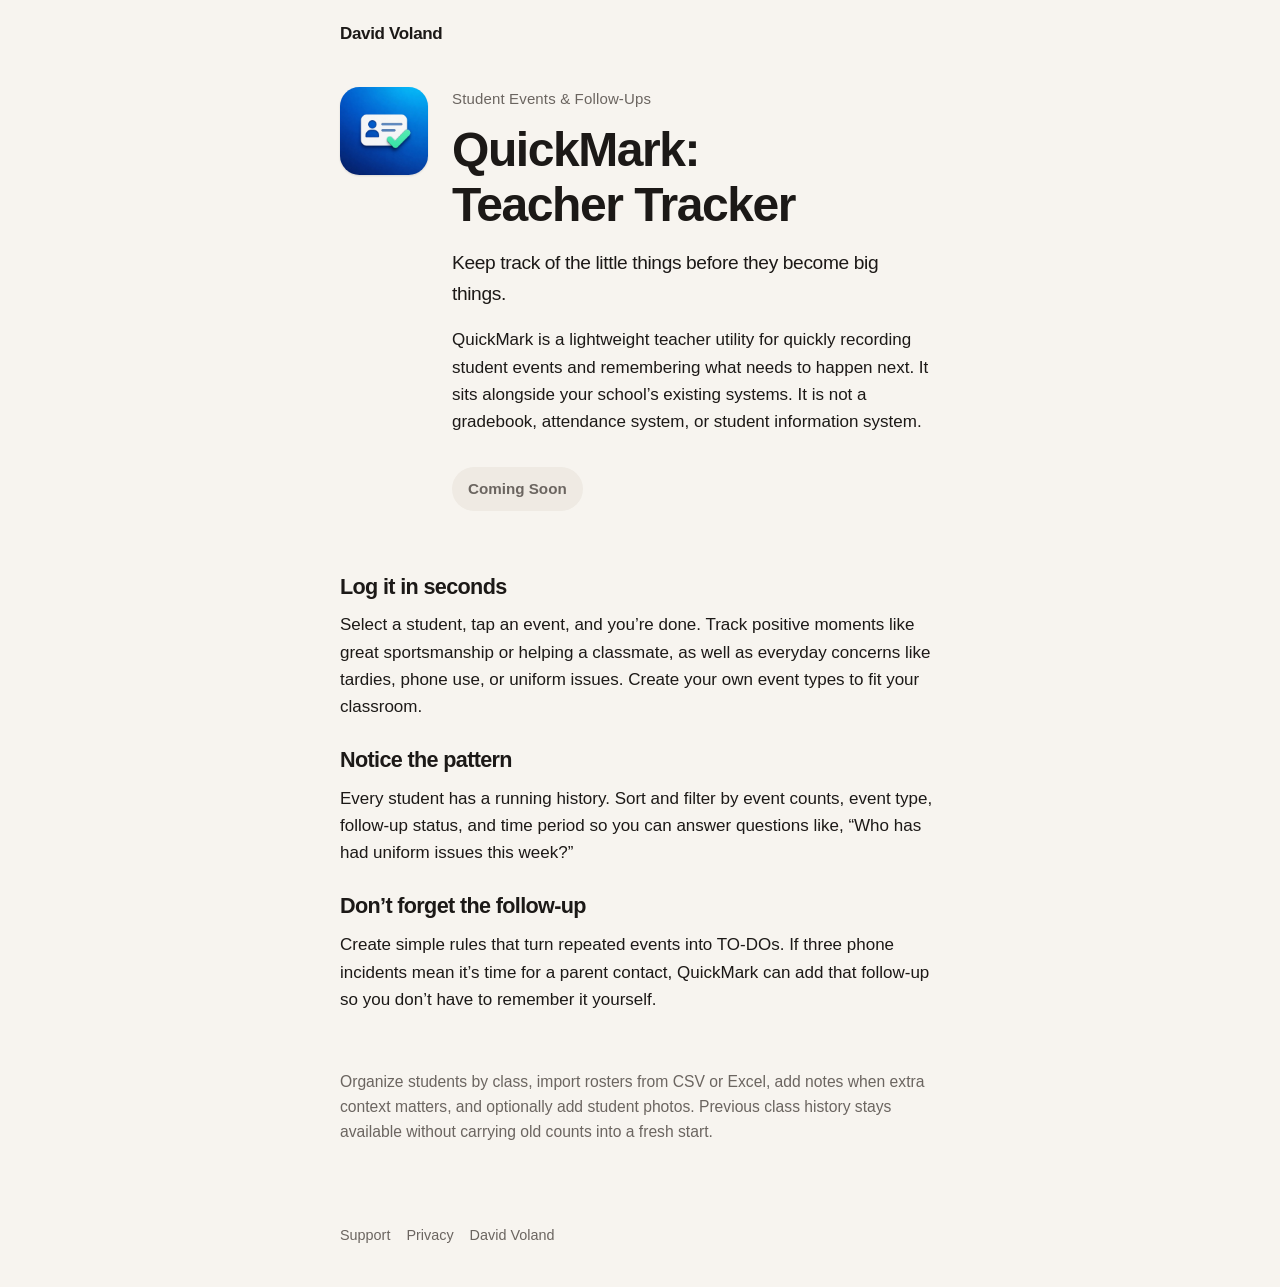
==== quickmark/index.html @ 4d072905 "Initial personal site for davidvoland.com Static homepage plus QuickMark marketing/support/privacy p" ====
<!DOCTYPE html>
<html lang="en">
<head>
  <meta charset="utf-8">
  <meta name="viewport" content="width=device-width, initial-scale=1">
  <title>QuickMark: Teacher Tracker — Student Events &amp; Follow-Ups</title>
  <meta name="description" content="QuickMark helps teachers quickly log student events, notice patterns, and stay on top of important follow-ups. Keep track of the little things before they become big things.">
  <link rel="canonical" href="https://davidvoland.com/quickmark/">
  <meta property="og:type" content="website">
  <meta property="og:site_name" content="David Voland">
  <meta property="og:title" content="QuickMark: Teacher Tracker — Student Events &amp; Follow-Ups">
  <meta property="og:description" content="A lightweight teacher utility for recording what happens during the day and remembering what needs to happen next.">
  <meta property="og:url" content="https://davidvoland.com/quickmark/">
  <meta property="og:image" content="https://davidvoland.com/assets/og-quickmark.png">
  <meta name="twitter:card" content="summary_large_image">
  <meta name="twitter:title" content="QuickMark: Teacher Tracker — Student Events &amp; Follow-Ups">
  <meta name="twitter:description" content="A lightweight teacher utility for recording what happens during the day and remembering what needs to happen next.">
  <meta name="twitter:image" content="https://davidvoland.com/assets/og-quickmark.png">
  <link rel="icon" href="../assets/favicon.svg" type="image/svg+xml">
  <link rel="icon" href="../assets/favicon-32.png" sizes="32x32" type="image/png">
  <link rel="apple-touch-icon" href="../assets/apple-touch-icon.png">
  <link rel="stylesheet" href="../css/styles.css">
</head>
<body>
  <a class="skip-link" href="#main">Skip to content</a>
  <header class="site-header">
    <div class="wrap">
      <a class="wordmark" href="../">David Voland</a>
    </div>
  </header>

  <main id="main">
    <div class="wrap">
      <section class="product-hero">
        <img class="app-icon" src="../assets/quickmark-icon.png" width="88" height="88" alt="QuickMark app icon">
        <div class="product-hero-text">
          <p class="kicker">Student Events &amp; Follow-Ups</p>
          <h1>QuickMark: Teacher Tracker</h1>
          <p class="tagline">Keep track of the little things before they become big things.</p>
          <p>QuickMark is a lightweight teacher utility for quickly recording student events and remembering what needs to happen next. It sits alongside your school’s existing systems. It is not a gradebook, attendance system, or student information system.</p>
          <!--
            When QuickMark is on the App Store, replace the Coming Soon element
            with Apple's official badge and a real App Store URL. Do not use a
            placeholder store link.
          -->
          <p class="coming-soon" role="status">Coming Soon</p>
        </div>
      </section>

      <section class="features" aria-label="What QuickMark helps with">
        <article class="feature">
          <h2>Log it in seconds</h2>
          <p>Select a student, tap an event, and you’re done. Track positive moments like great sportsmanship or helping a classmate, as well as everyday concerns like tardies, phone use, or uniform issues. Create your own event types to fit your classroom.</p>
        </article>
        <article class="feature">
          <h2>Notice the pattern</h2>
          <p>Every student has a running history. Sort and filter by event counts, event type, follow-up status, and time period so you can answer questions like, “Who has had uniform issues this week?”</p>
        </article>
        <article class="feature">
          <h2>Don’t forget the follow-up</h2>
          <p>Create simple rules that turn repeated events into TO-DOs. If three phone incidents mean it’s time for a parent contact, QuickMark can add that follow-up so you don’t have to remember it yourself.</p>
        </article>
      </section>

      <p class="quiet">Organize students by class, import rosters from CSV or Excel, add notes when extra context matters, and optionally add student photos. Previous class history stays available without carrying old counts into a fresh start.</p>

      <!--
        Screenshots: add PNG/JPEG files to /quickmark/assets/ and remove the
        hidden attribute on the section below. Example:

        <section class="screenshots" aria-labelledby="screenshots-heading">
          <h2 class="section-title" id="screenshots-heading">Screenshots</h2>
          <div class="screenshot-row">
            <img src="assets/screenshot-1.png" width="390" height="844" alt="Logging a student event in QuickMark">
          </div>
        </section>
      -->
      <section class="screenshots" hidden>
        <h2 class="section-title">Screenshots</h2>
        <div class="screenshot-row"></div>
      </section>
    </div>
  </main>

  <footer class="site-footer">
    <div class="wrap">
      <nav class="footer-nav" aria-label="Footer">
        <a href="support">Support</a>
        <a href="privacy">Privacy</a>
        <a href="../">David Voland</a>
      </nav>
    </div>
  </footer>
</body>
</html>
---- css/styles.css ----
:root {
  --bg: #f7f4ef;
  --bg-elevated: #fffdf9;
  --ink: #1c1917;
  --muted: #6b6560;
  --line: #e4ddd4;
  --accent: #1f4b8f;
  --accent-hover: #163a70;
  --focus: #1f4b8f;
  --coming-soon-bg: #efeae3;
  --radius: 1rem;
  --wrap: 40rem;
  --wrap-wide: 48rem;
  --space: 1.25rem;
  --font: -apple-system, BlinkMacSystemFont, "Segoe UI", Helvetica, Arial, sans-serif;
}

@media (prefers-color-scheme: dark) {
  :root {
    --bg: #161412;
    --bg-elevated: #1e1b18;
    --ink: #f3eee8;
    --muted: #b3aaa2;
    --line: #322d28;
    --accent: #8bb4e8;
    --accent-hover: #b7d0f2;
    --focus: #8bb4e8;
    --coming-soon-bg: #241f1b;
  }
}

*,
*::before,
*::after {
  box-sizing: border-box;
}

html {
  color-scheme: light dark;
  scroll-behavior: smooth;
  overflow-x: hidden;
}

@media (prefers-reduced-motion: reduce) {
  html {
    scroll-behavior: auto;
  }
}

body {
  margin: 0;
  min-height: 100vh;
  display: flex;
  flex-direction: column;
  font-family: var(--font);
  font-size: 1.0625rem;
  line-height: 1.6;
  color: var(--ink);
  background: var(--bg);
  -webkit-font-smoothing: antialiased;
  text-rendering: optimizeLegibility;
}

body > * {
  min-width: 0;
}

img {
  max-width: 100%;
  height: auto;
}

a {
  color: var(--accent);
  text-decoration-thickness: 1px;
  text-underline-offset: 0.18em;
}

a:hover {
  color: var(--accent-hover);
}

:focus-visible {
  outline: 2px solid var(--focus);
  outline-offset: 3px;
}

.skip-link {
  position: absolute;
  left: 0.75rem;
  top: -3rem;
  z-index: 10;
  padding: 0.5rem 0.75rem;
  background: var(--bg-elevated);
  color: var(--ink);
  border-radius: 0.5rem;
}

.skip-link:focus {
  top: 0.75rem;
}

.wrap,
.wrap-wide {
  max-width: var(--wrap);
  margin-inline: auto;
  padding-inline: 1.25rem;
}

.wrap-wide {
  max-width: var(--wrap-wide);
}

.site-header {
  padding: 1.25rem 0 0;
}

.wordmark {
  color: var(--ink);
  text-decoration: none;
  font-weight: 600;
  letter-spacing: -0.02em;
}

.wordmark:hover {
  color: var(--accent);
}

main {
  flex: 1;
  min-width: 0;
  padding: 2.5rem 0 4rem;
}

.hero {
  padding-bottom: 2.75rem;
  max-width: 100%;
}

.kicker {
  margin: 0 0 0.65rem;
  color: var(--muted);
  font-size: 0.9375rem;
  letter-spacing: 0.01em;
}

h1,
h2,
h3 {
  letter-spacing: -0.03em;
  line-height: 1.15;
  font-weight: 600;
  overflow-wrap: break-word;
}

h1 {
  margin: 0 0 1rem;
  font-size: clamp(1.85rem, 7.5vw, 3rem);
  text-wrap: balance;
  overflow-wrap: break-word;
}

h2 {
  margin: 0 0 0.75rem;
  font-size: 1.35rem;
}

h3 {
  margin: 0 0 0.35rem;
  font-size: 1.125rem;
}

.lede,
.prose p {
  margin: 0 0 1rem;
  color: var(--ink);
}

.lede,
.prose p,
.feature p,
.card-copy {
  overflow-wrap: break-word;
}

.lede {
  max-width: 36em;
  font-size: 1.125rem;
}

.section-title {
  margin: 0 0 1.25rem;
  font-size: 0.8rem;
  font-weight: 600;
  letter-spacing: 0.08em;
  text-transform: uppercase;
  color: var(--muted);
}

.projects {
  display: grid;
  gap: 1rem;
  min-width: 0;
}

.card {
  display: flex;
  flex-direction: column;
  gap: 0.55rem;
  padding: 1.15rem;
  background: var(--bg-elevated);
  border: 1px solid var(--line);
  border-radius: var(--radius);
  min-width: 0;
  max-width: 100%;
}

@media (min-width: 640px) {
  .card {
    display: grid;
    grid-template-columns: auto 1fr;
    column-gap: 1.15rem;
    row-gap: 0.35rem;
    align-items: start;
  }

  .card .app-icon {
    grid-column: 1;
    grid-row: 1 / span 4;
  }
}

.app-icon {
  width: 4.5rem;
  height: 4.5rem;
  border-radius: 22%;
  box-shadow: 0 1px 2px rgb(28 25 23 / 12%);
}

.card-kicker {
  margin: 0.15rem 0 0.4rem;
  color: var(--muted);
  font-size: 0.95rem;
}

.card-copy {
  margin: 0 0 0.9rem;
  color: var(--ink);
}

.card-copy:last-child,
.card-actions:last-child {
  margin-bottom: 0;
}

.button {
  display: inline-flex;
  align-items: center;
  justify-content: center;
  min-height: 2.75rem;
  padding: 0.55rem 1rem;
  border-radius: 999px;
  border: 1px solid transparent;
  background: var(--accent);
  color: #fff;
  font-weight: 600;
  font-size: 0.95rem;
  text-decoration: none;
}

.button:hover {
  background: var(--accent-hover);
  color: #fff;
}

.button-secondary {
  background: transparent;
  color: var(--ink);
  border-color: var(--line);
}

.button-secondary:hover {
  background: var(--bg-elevated);
  color: var(--ink);
  border-color: var(--muted);
}

@media (prefers-color-scheme: dark) {
  .button {
    color: #161412;
  }

  .button:hover {
    color: #161412;
  }
}

.coming-soon {
  display: inline-flex;
  align-items: center;
  min-height: 2.75rem;
  padding: 0.45rem 1rem;
  border-radius: 999px;
  background: var(--coming-soon-bg);
  color: var(--muted);
  font-weight: 600;
  font-size: 0.95rem;
}

.product-hero,
.product-hero-text {
  min-width: 0;
  max-width: 100%;
}

.product-hero {
  display: flex;
  flex-direction: column;
  gap: 1.15rem;
  padding-bottom: 2.5rem;
}

.product-hero .app-icon {
  width: 5rem;
  height: 5rem;
}

@media (min-width: 640px) {
  .product-hero {
    flex-direction: row;
    align-items: flex-start;
    gap: 1.5rem;
  }

  .product-hero .app-icon {
    width: 5.5rem;
    height: 5.5rem;
  }
}

.product-hero-text h1 {
  margin-bottom: 0.35rem;
}

.tagline {
  margin: 1rem 0;
  font-size: 1.2rem;
  font-weight: 500;
  letter-spacing: -0.02em;
  max-width: 28rem;
}

.features {
  display: grid;
  gap: 1.75rem;
  padding: 0.5rem 0 2.5rem;
}

.feature p {
  margin: 0;
  color: var(--ink);
}

.quiet {
  color: var(--muted);
  font-size: 0.98rem;
}

.screenshots {
  padding: 0.25rem 0 2.5rem;
}

.screenshot-row {
  display: grid;
  gap: 1rem;
  grid-template-columns: repeat(auto-fit, minmax(9.5rem, 1fr));
}

.screenshot-row img {
  width: 100%;
  border-radius: 1.25rem;
  border: 1px solid var(--line);
  background: var(--bg-elevated);
}

.contact-list {
  list-style: none;
  margin: 1.25rem 0 0;
  padding: 0;
}

.contact-list li {
  margin: 0 0 0.85rem;
}

.contact-list a {
  font-weight: 600;
}

.site-footer {
  padding: 0 0 2.5rem;
  color: var(--muted);
  font-size: 0.9rem;
}

.footer-nav {
  display: flex;
  flex-wrap: wrap;
  gap: 0.35rem 1rem;
  margin: 0;
}

.footer-nav a {
  color: var(--muted);
  text-decoration: none;
}

.footer-nav a:hover {
  color: var(--ink);
  text-decoration: underline;
}

.prose h2 {
  margin-top: 2rem;
}

.prose ul {
  padding-left: 1.2rem;
}

.prose li {
  margin: 0.35rem 0;
}

.updated {
  color: var(--muted);
  font-size: 0.9rem;
}

.sr-only {
  position: absolute;
  width: 1px;
  height: 1px;
  padding: 0;
  margin: -1px;
  overflow: hidden;
  clip: rect(0, 0, 0, 0);
  white-space: nowrap;
  border: 0;
}
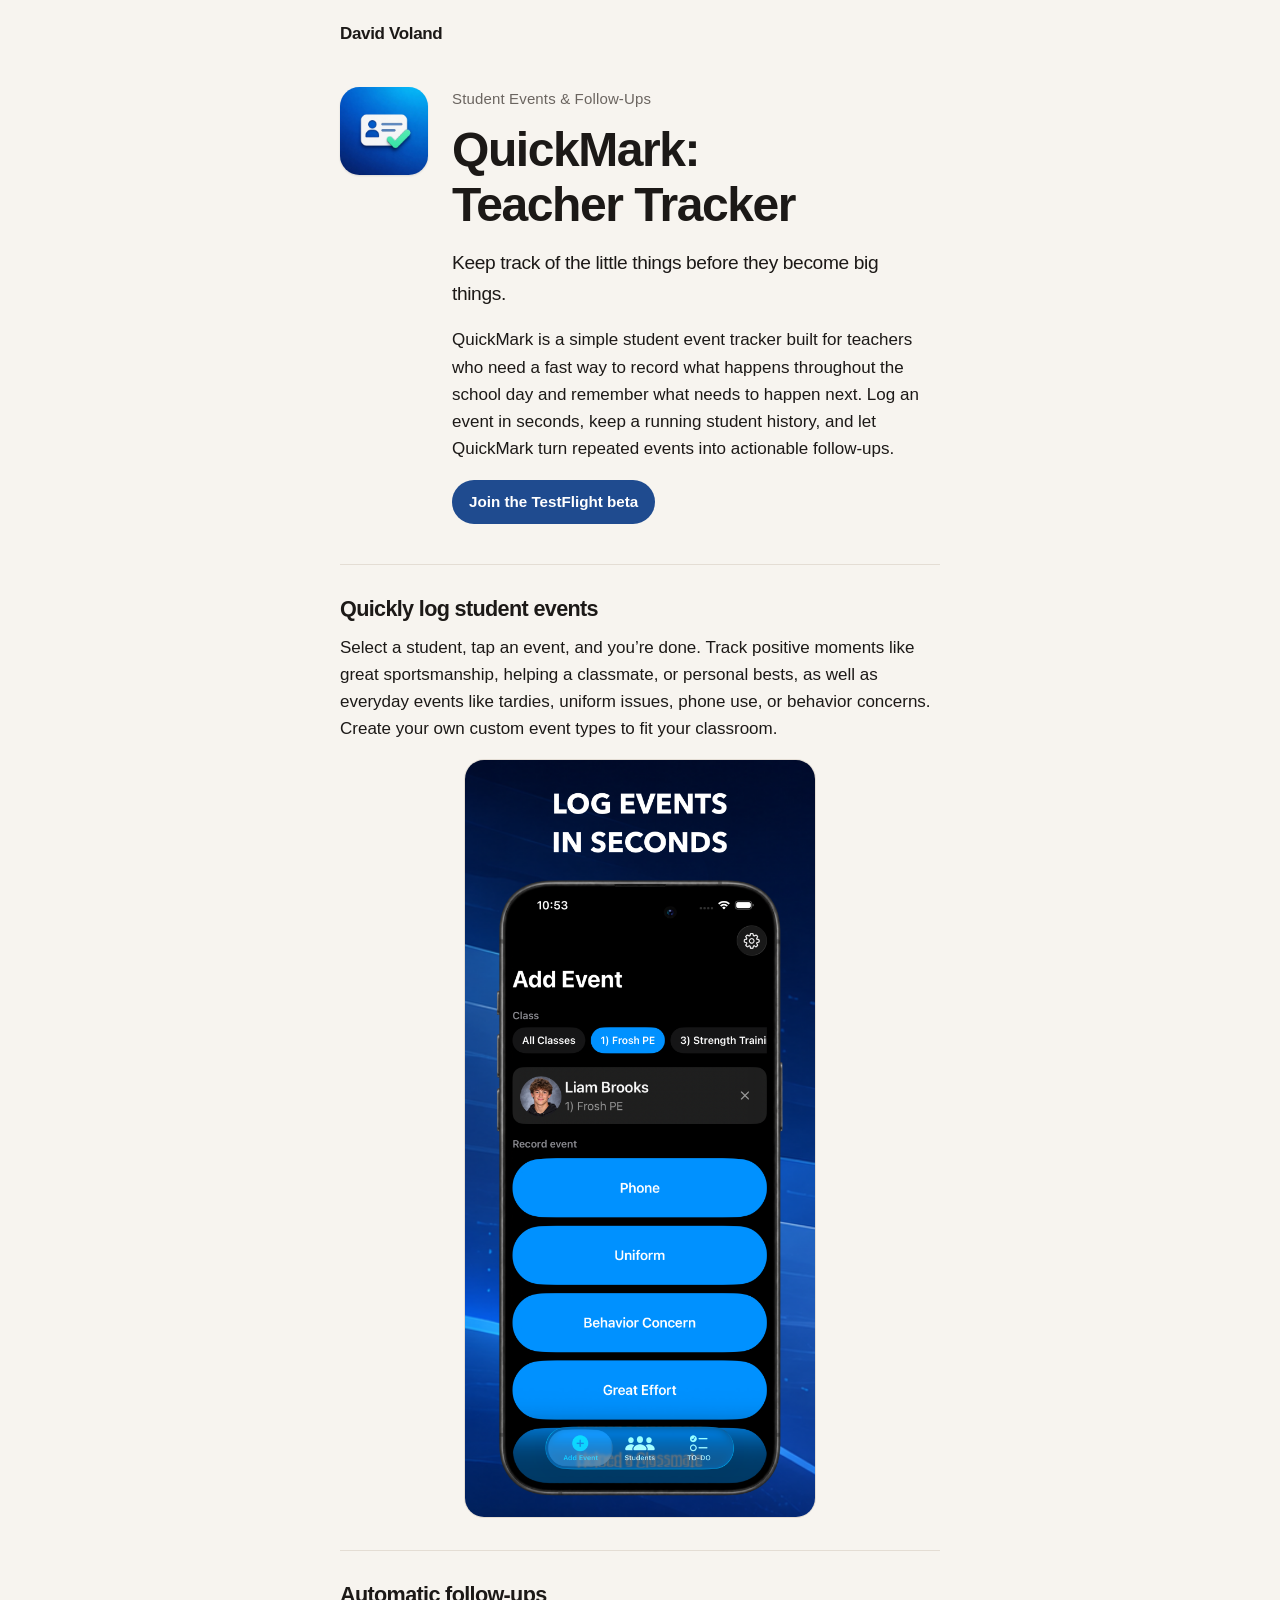
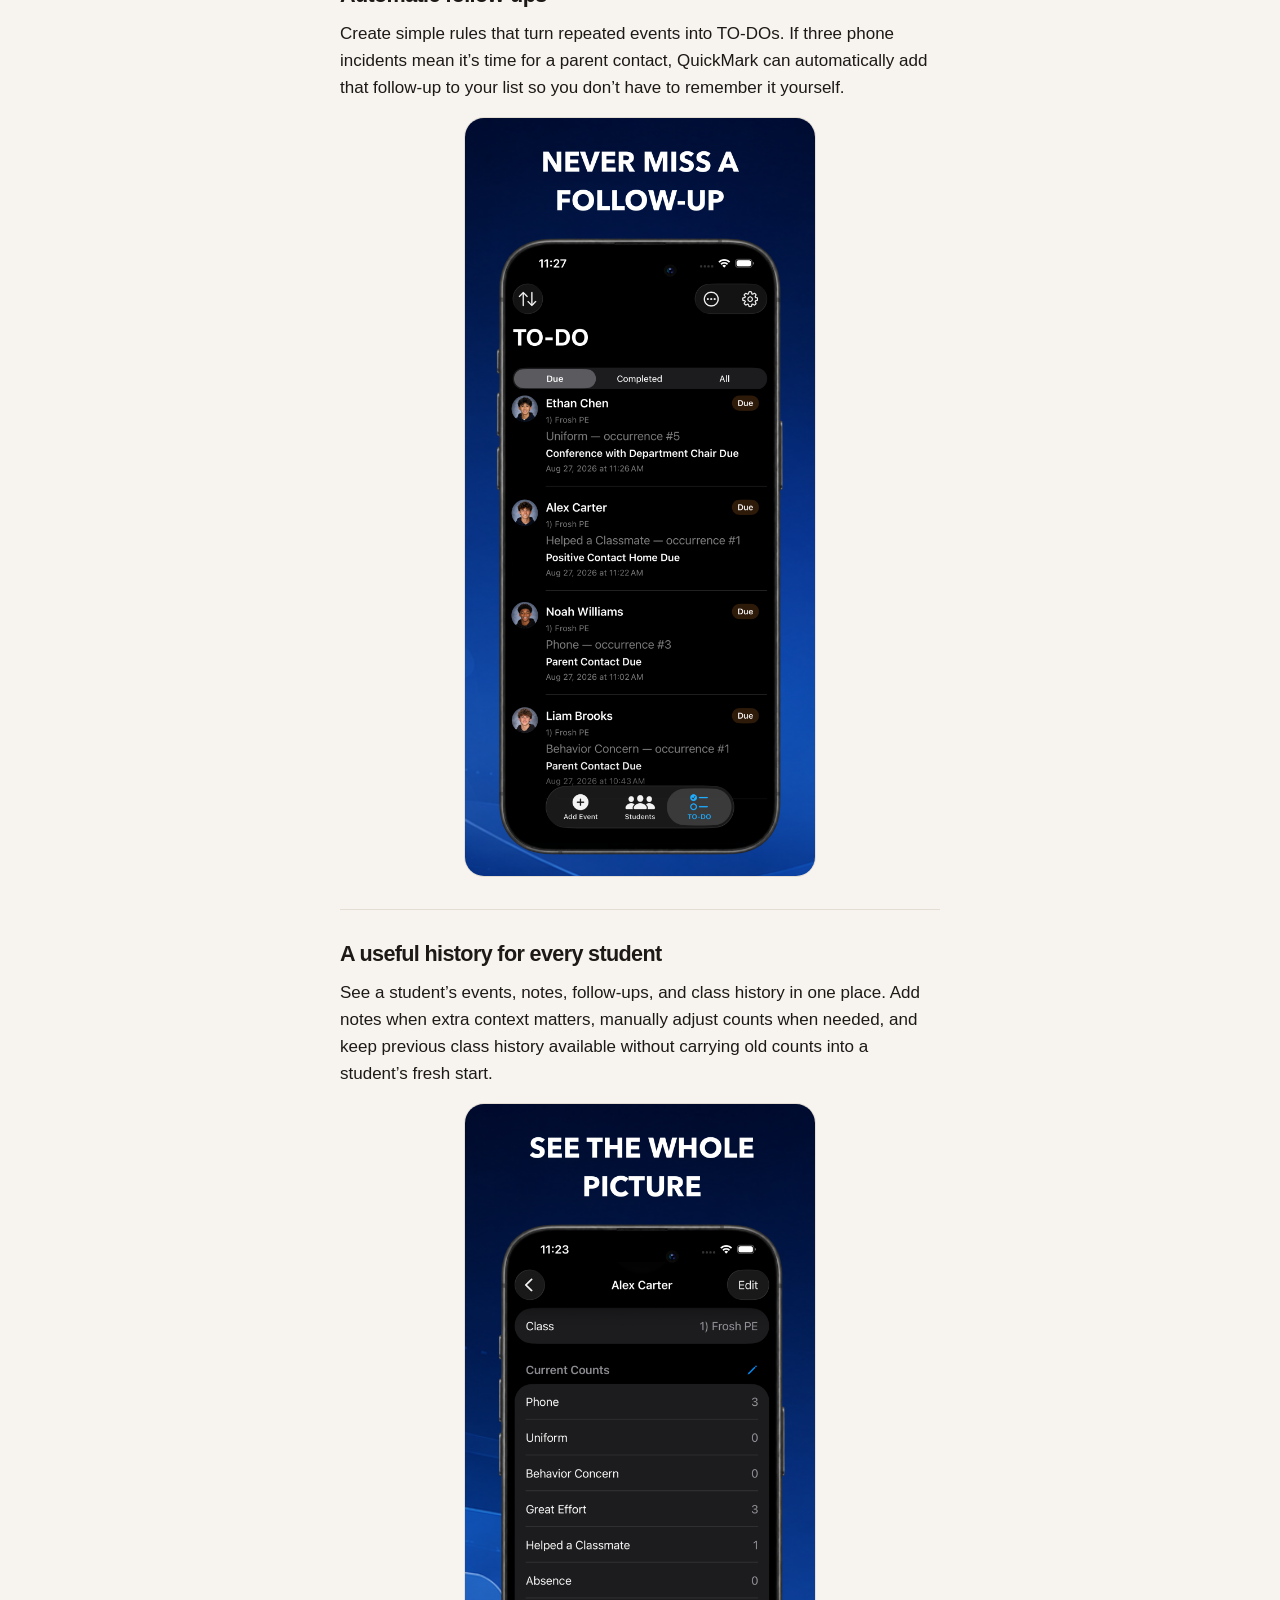
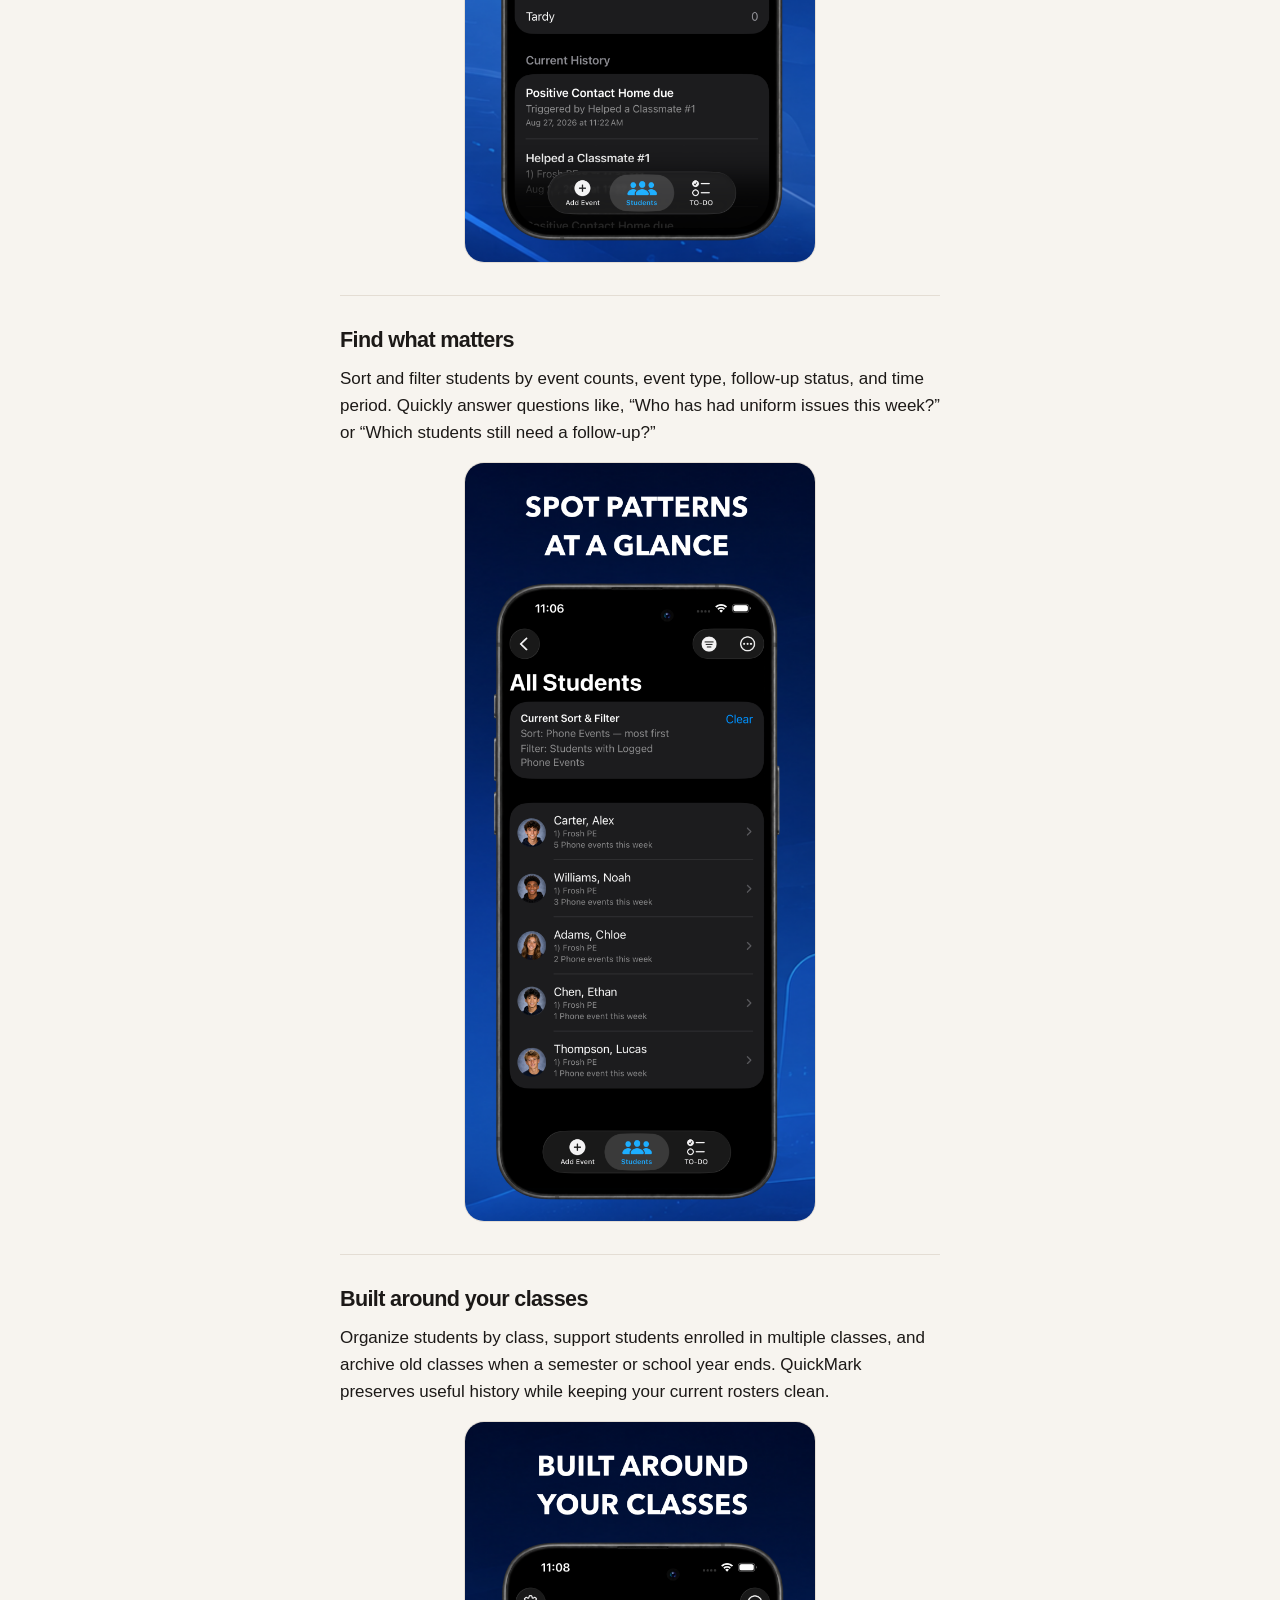
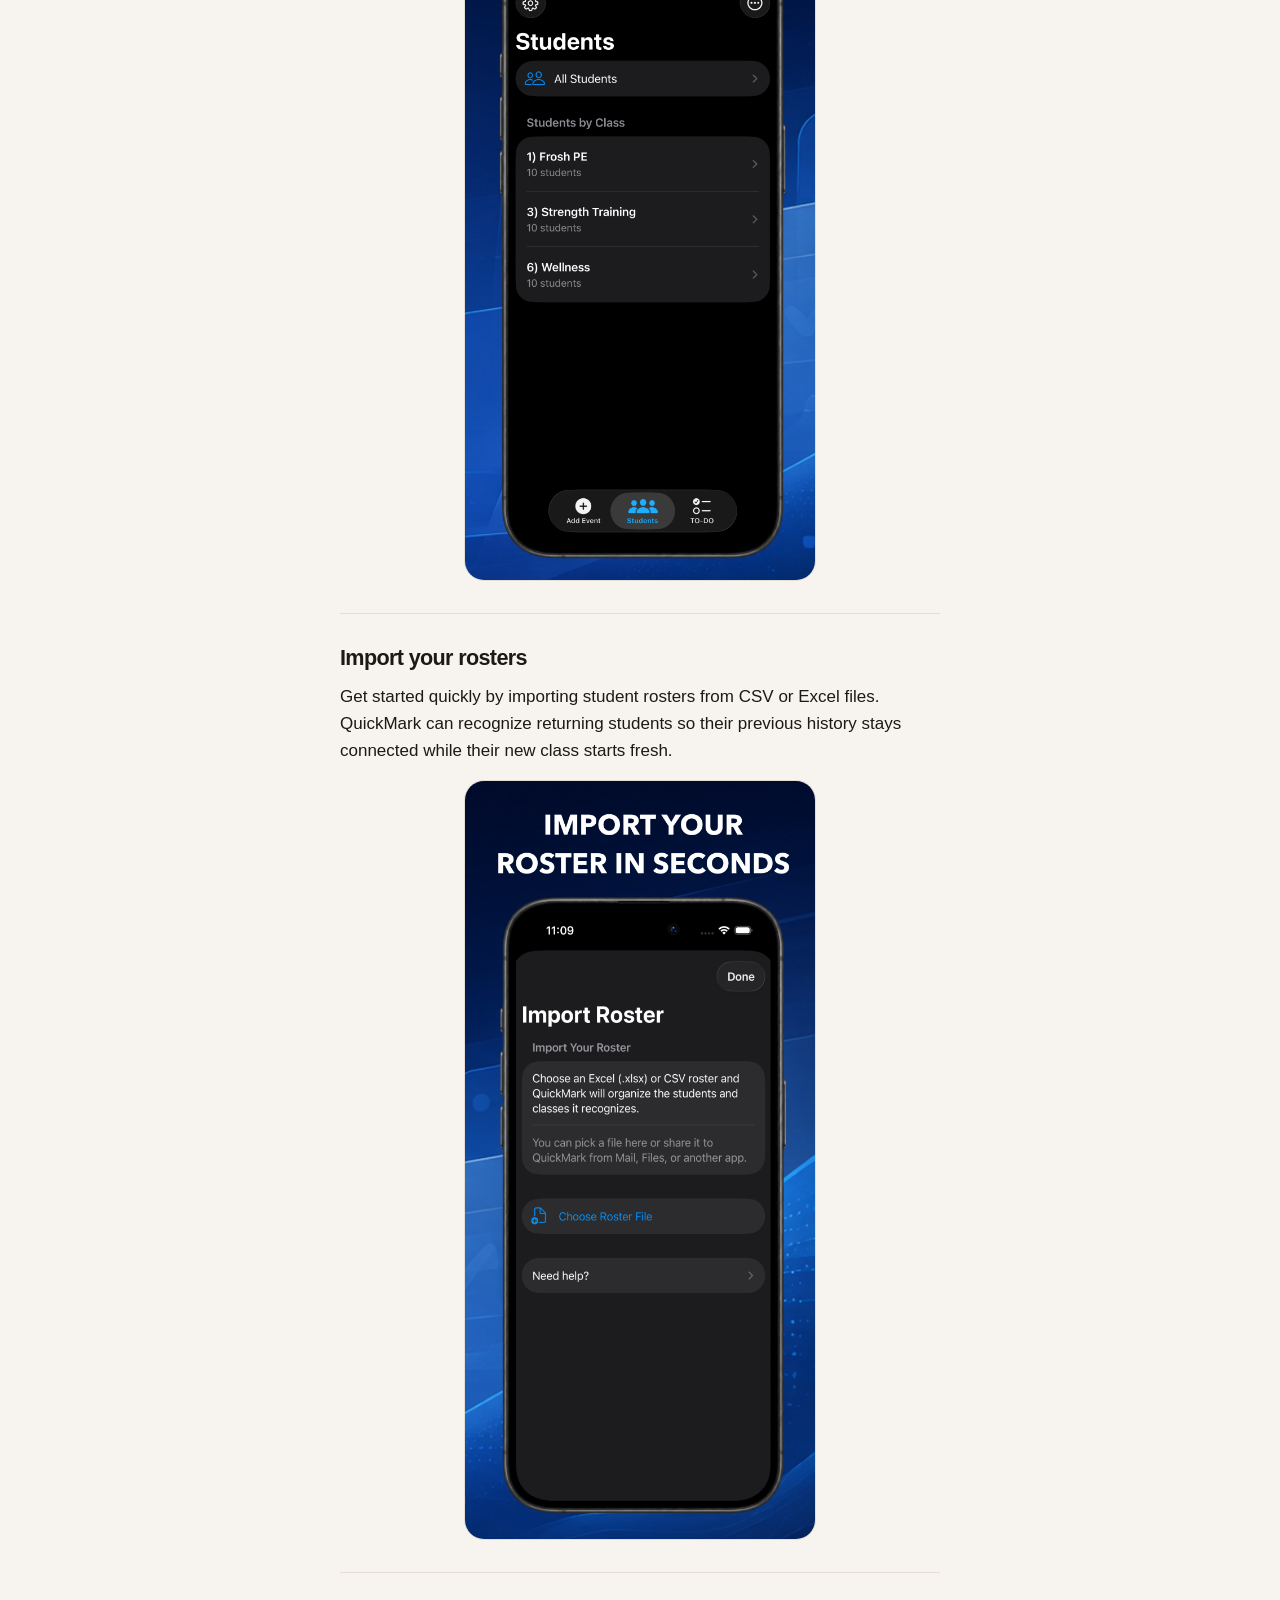
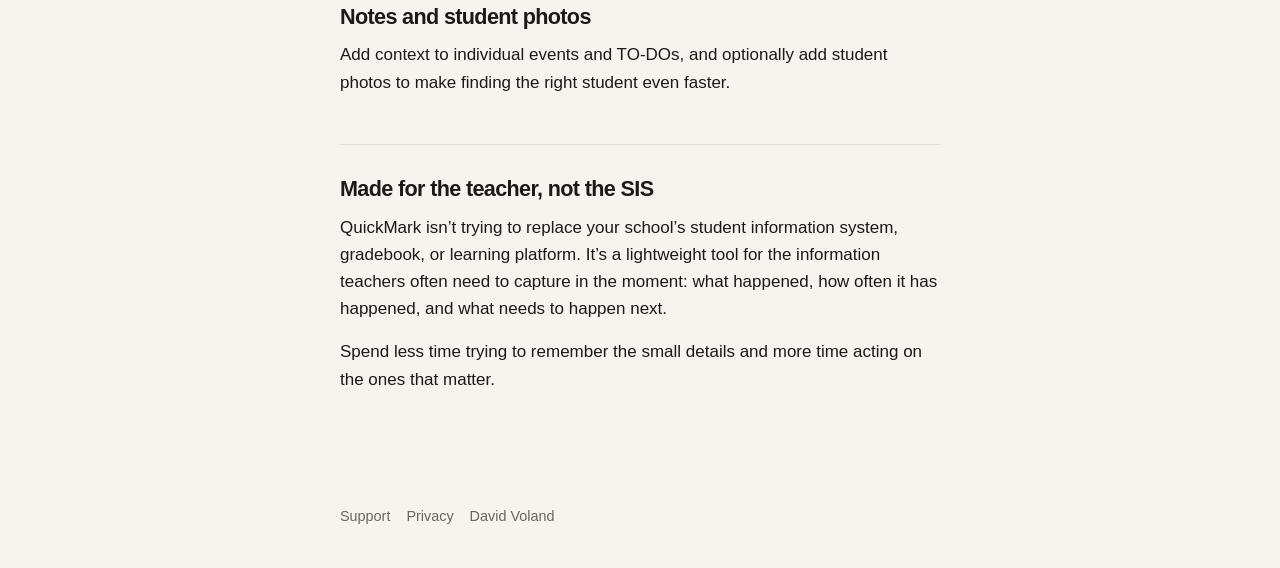
==== commit 06b6e69c: "Show QuickMark TestFlight beta and App Store page copy. Replace Coming Soon with the real TestFlight" ====
--- a/quickmark/index.html
+++ b/quickmark/index.html
@@ -37,47 +37,58 @@
           <p class="kicker">Student Events &amp; Follow-Ups</p>
           <h1>QuickMark: Teacher Tracker</h1>
           <p class="tagline">Keep track of the little things before they become big things.</p>
-          <p>QuickMark is a lightweight teacher utility for quickly recording student events and remembering what needs to happen next. It sits alongside your school’s existing systems. It is not a gradebook, attendance system, or student information system.</p>
-          <!--
-            When QuickMark is on the App Store, replace the Coming Soon element
-            with Apple's official badge and a real App Store URL. Do not use a
-            placeholder store link.
-          -->
-          <p class="coming-soon" role="status">Coming Soon</p>
+          <p>QuickMark is a simple student event tracker built for teachers who need a fast way to record what happens throughout the school day and remember what needs to happen next. Log an event in seconds, keep a running student history, and let QuickMark turn repeated events into actionable follow-ups.</p>
+          <p class="product-actions">
+            <a class="button" href="https://testflight.apple.com/join/UVaRaFZU">Join the TestFlight beta</a>
+          </p>
         </div>
       </section>
 
-      <section class="features" aria-label="What QuickMark helps with">
-        <article class="feature">
-          <h2>Log it in seconds</h2>
-          <p>Select a student, tap an event, and you’re done. Track positive moments like great sportsmanship or helping a classmate, as well as everyday concerns like tardies, phone use, or uniform issues. Create your own event types to fit your classroom.</p>
-        </article>
-        <article class="feature">
-          <h2>Notice the pattern</h2>
-          <p>Every student has a running history. Sort and filter by event counts, event type, follow-up status, and time period so you can answer questions like, “Who has had uniform issues this week?”</p>
-        </article>
-        <article class="feature">
-          <h2>Don’t forget the follow-up</h2>
-          <p>Create simple rules that turn repeated events into TO-DOs. If three phone incidents mean it’s time for a parent contact, QuickMark can add that follow-up so you don’t have to remember it yourself.</p>
-        </article>
+      <section class="feature-shot">
+        <h2>Quickly log student events</h2>
+        <p>Select a student, tap an event, and you’re done. Track positive moments like great sportsmanship, helping a classmate, or personal bests, as well as everyday events like tardies, uniform issues, phone use, or behavior concerns. Create your own custom event types to fit your classroom.</p>
+        <img src="assets/log-events.png" width="390" height="844" alt="QuickMark Add Event screen with one-tap buttons for Phone, Uniform, Behavior Concern, and Great Effort">
       </section>
 
-      <p class="quiet">Organize students by class, import rosters from CSV or Excel, add notes when extra context matters, and optionally add student photos. Previous class history stays available without carrying old counts into a fresh start.</p>
+      <section class="feature-shot">
+        <h2>Automatic follow-ups</h2>
+        <p>Create simple rules that turn repeated events into TO-DOs. If three phone incidents mean it’s time for a parent contact, QuickMark can automatically add that follow-up to your list so you don’t have to remember it yourself.</p>
+        <img src="assets/follow-up.png" width="390" height="844" alt="QuickMark TO-DO list with due follow-ups such as parent contact and positive contact home">
+      </section>
 
-      <!--
-        Screenshots: add PNG/JPEG files to /quickmark/assets/ and remove the
-        hidden attribute on the section below. Example:
+      <section class="feature-shot">
+        <h2>A useful history for every student</h2>
+        <p>See a student’s events, notes, follow-ups, and class history in one place. Add notes when extra context matters, manually adjust counts when needed, and keep previous class history available without carrying old counts into a student’s fresh start.</p>
+        <img src="assets/whole-picture.png" width="390" height="844" alt="Student profile in QuickMark showing event counts and a running history">
+      </section>
 
-        <section class="screenshots" aria-labelledby="screenshots-heading">
-          <h2 class="section-title" id="screenshots-heading">Screenshots</h2>
-          <div class="screenshot-row">
-            <img src="assets/screenshot-1.png" width="390" height="844" alt="Logging a student event in QuickMark">
-          </div>
-        </section>
-      -->
-      <section class="screenshots" hidden>
-        <h2 class="section-title">Screenshots</h2>
-        <div class="screenshot-row"></div>
+      <section class="feature-shot">
+        <h2>Find what matters</h2>
+        <p>Sort and filter students by event counts, event type, follow-up status, and time period. Quickly answer questions like, “Who has had uniform issues this week?” or “Which students still need a follow-up?”</p>
+        <img src="assets/spot-patterns.png" width="390" height="844" alt="All Students list in QuickMark sorted by phone events this week">
+      </section>
+
+      <section class="feature-shot">
+        <h2>Built around your classes</h2>
+        <p>Organize students by class, support students enrolled in multiple classes, and archive old classes when a semester or school year ends. QuickMark preserves useful history while keeping your current rosters clean.</p>
+        <img src="assets/classes.png" width="390" height="844" alt="QuickMark Students screen organized by class">
+      </section>
+
+      <section class="feature-shot">
+        <h2>Import your rosters</h2>
+        <p>Get started quickly by importing student rosters from CSV or Excel files. QuickMark can recognize returning students so their previous history stays connected while their new class starts fresh.</p>
+        <img src="assets/import-roster.png" width="390" height="844" alt="QuickMark Import Roster screen for choosing a CSV or Excel file">
+      </section>
+
+      <section class="feature-shot">
+        <h2>Notes and student photos</h2>
+        <p>Add context to individual events and TO-DOs, and optionally add student photos to make finding the right student even faster.</p>
+      </section>
+
+      <section class="feature-shot">
+        <h2>Made for the teacher, not the SIS</h2>
+        <p>QuickMark isn’t trying to replace your school’s student information system, gradebook, or learning platform. It’s a lightweight tool for the information teachers often need to capture in the moment: what happened, how often it has happened, and what needs to happen next.</p>
+        <p>Spend less time trying to remember the small details and more time acting on the ones that matter.</p>
       </section>
     </div>
   </main>
--- a/css/styles.css
+++ b/css/styles.css
@@ -448,3 +448,35 @@
   white-space: nowrap;
   border: 0;
 }
+
+.product-actions {
+  display: flex;
+  flex-wrap: wrap;
+  gap: 0.6rem;
+  margin: 1.1rem 0 0;
+}
+
+.feature-shot {
+  padding: 2rem 0;
+  border-top: 1px solid var(--line);
+}
+
+.feature-shot p {
+  margin: 0 0 1rem;
+}
+
+.feature-shot img {
+  display: block;
+  width: min(100%, 22rem);
+  margin: 0.5rem auto 0;
+  border-radius: 1.25rem;
+  border: 1px solid var(--line);
+  background: var(--bg-elevated);
+}
+
+.card-actions {
+  display: flex;
+  flex-wrap: wrap;
+  gap: 0.6rem;
+  align-items: center;
+}
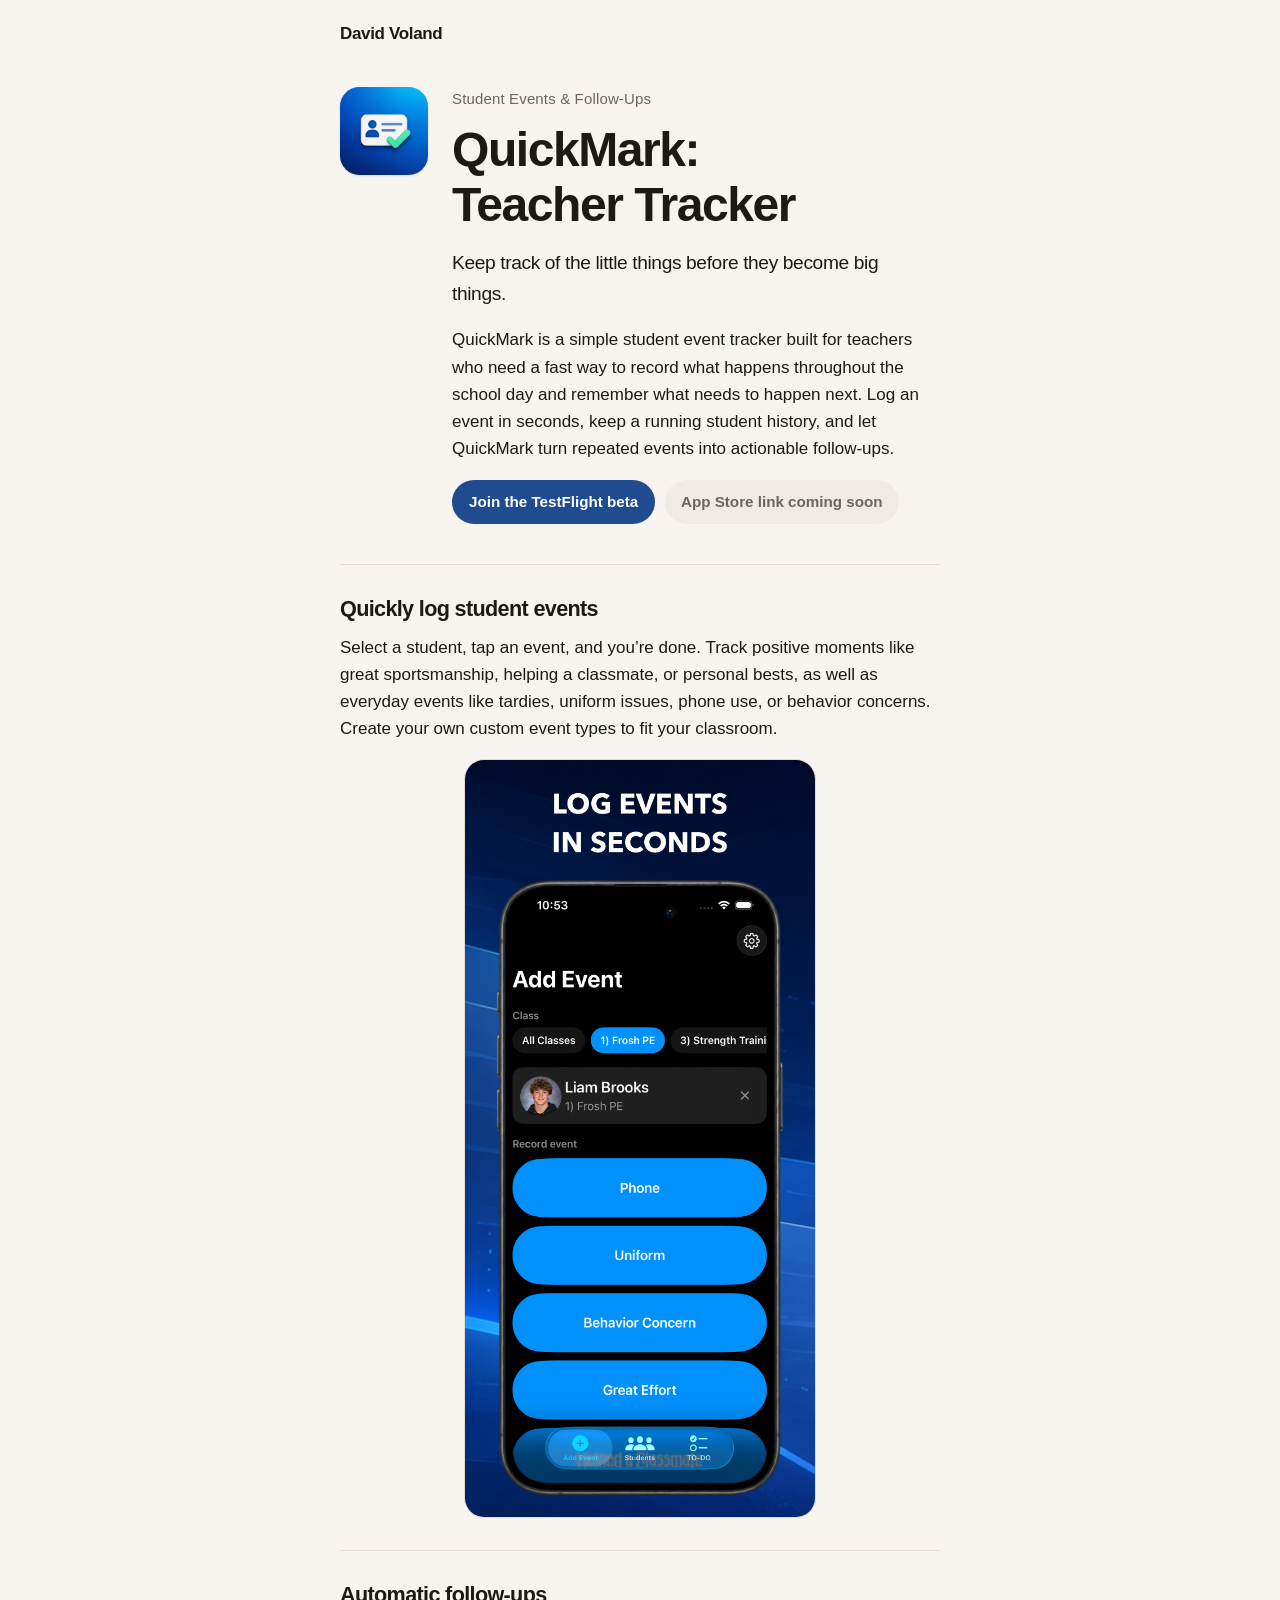
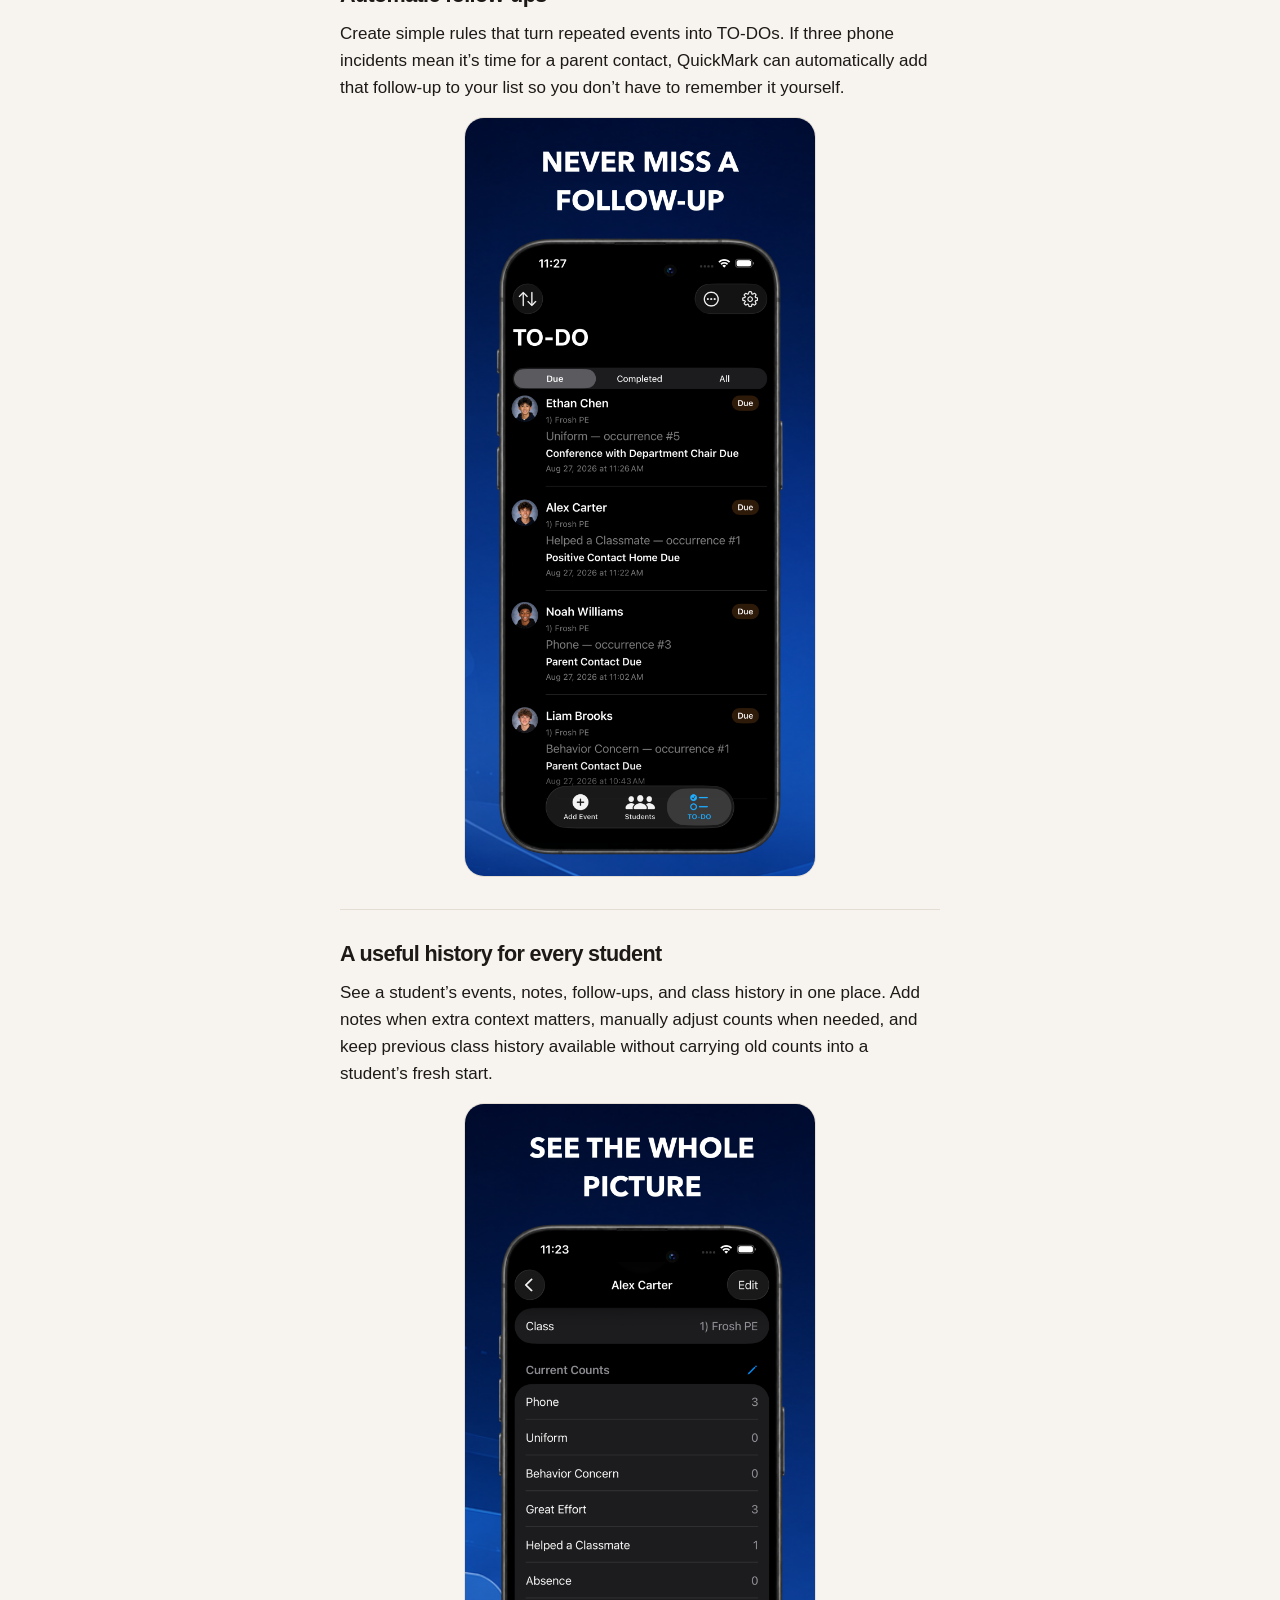
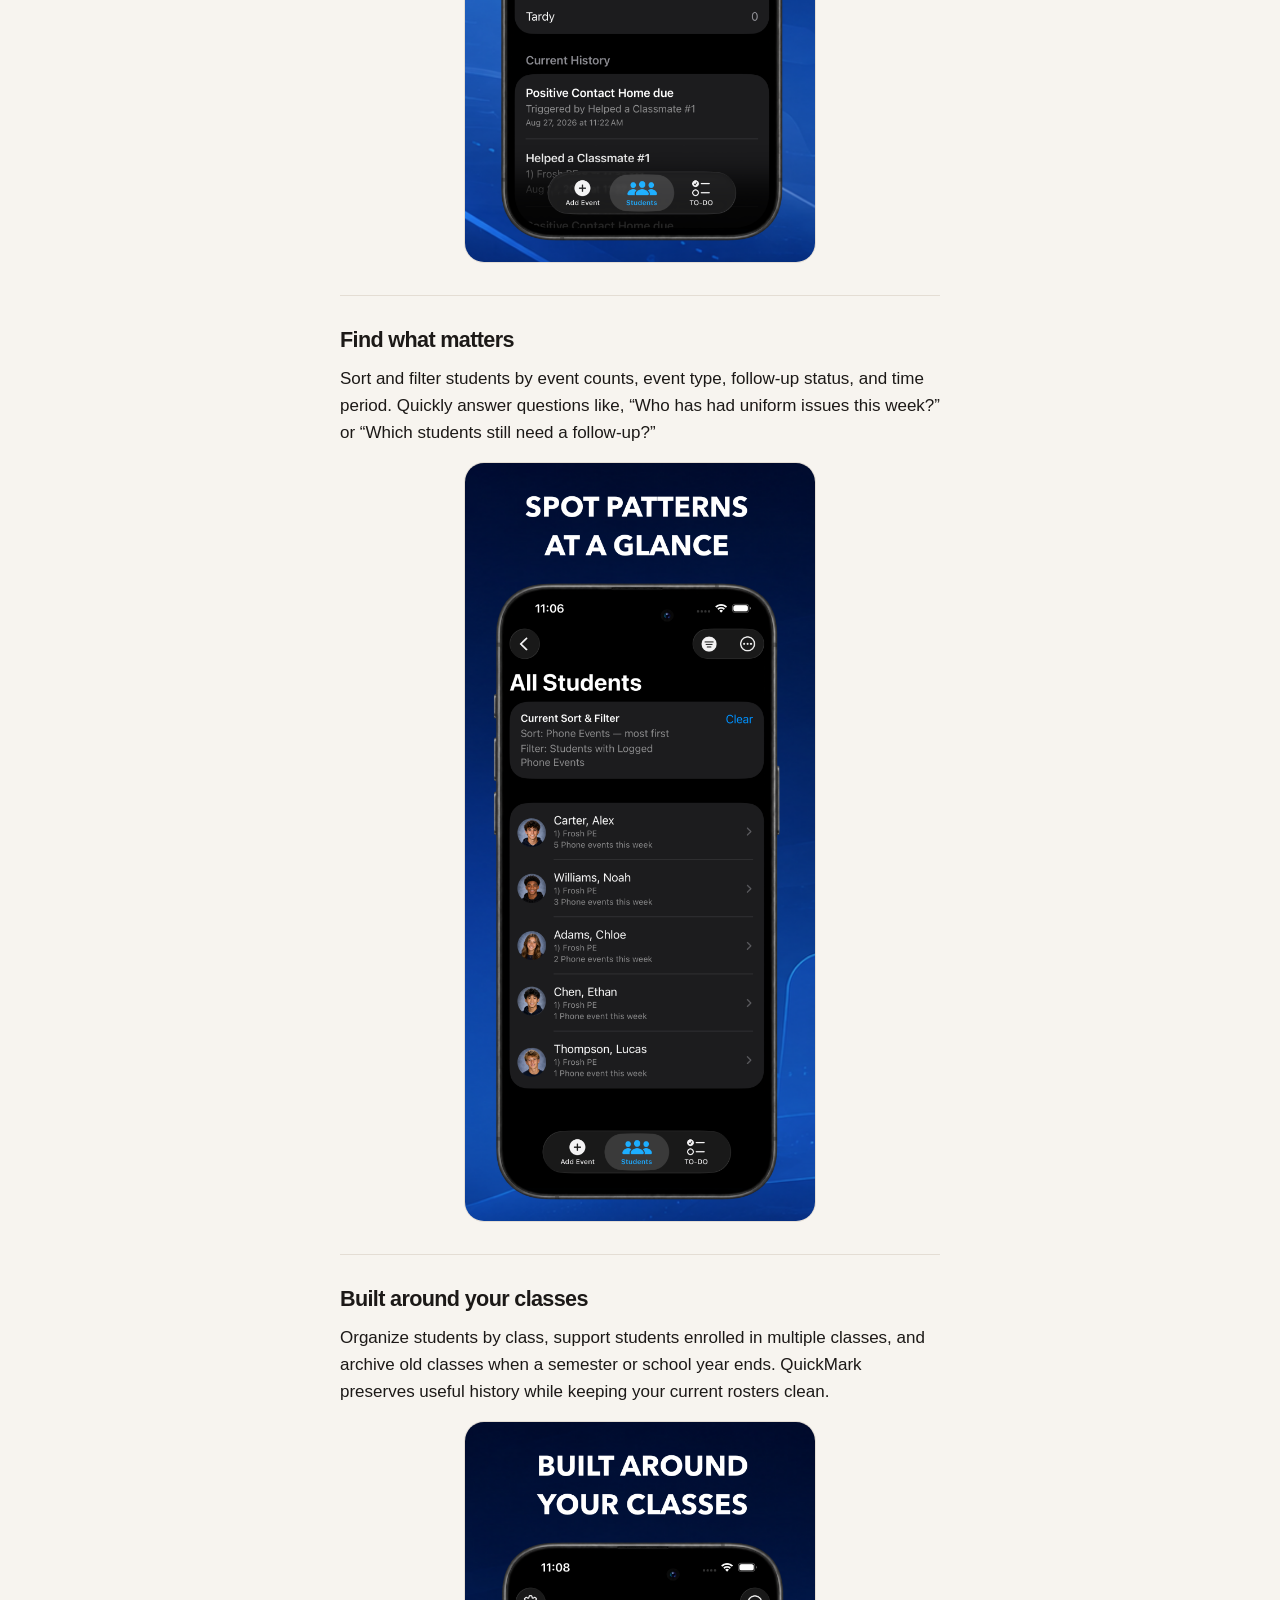
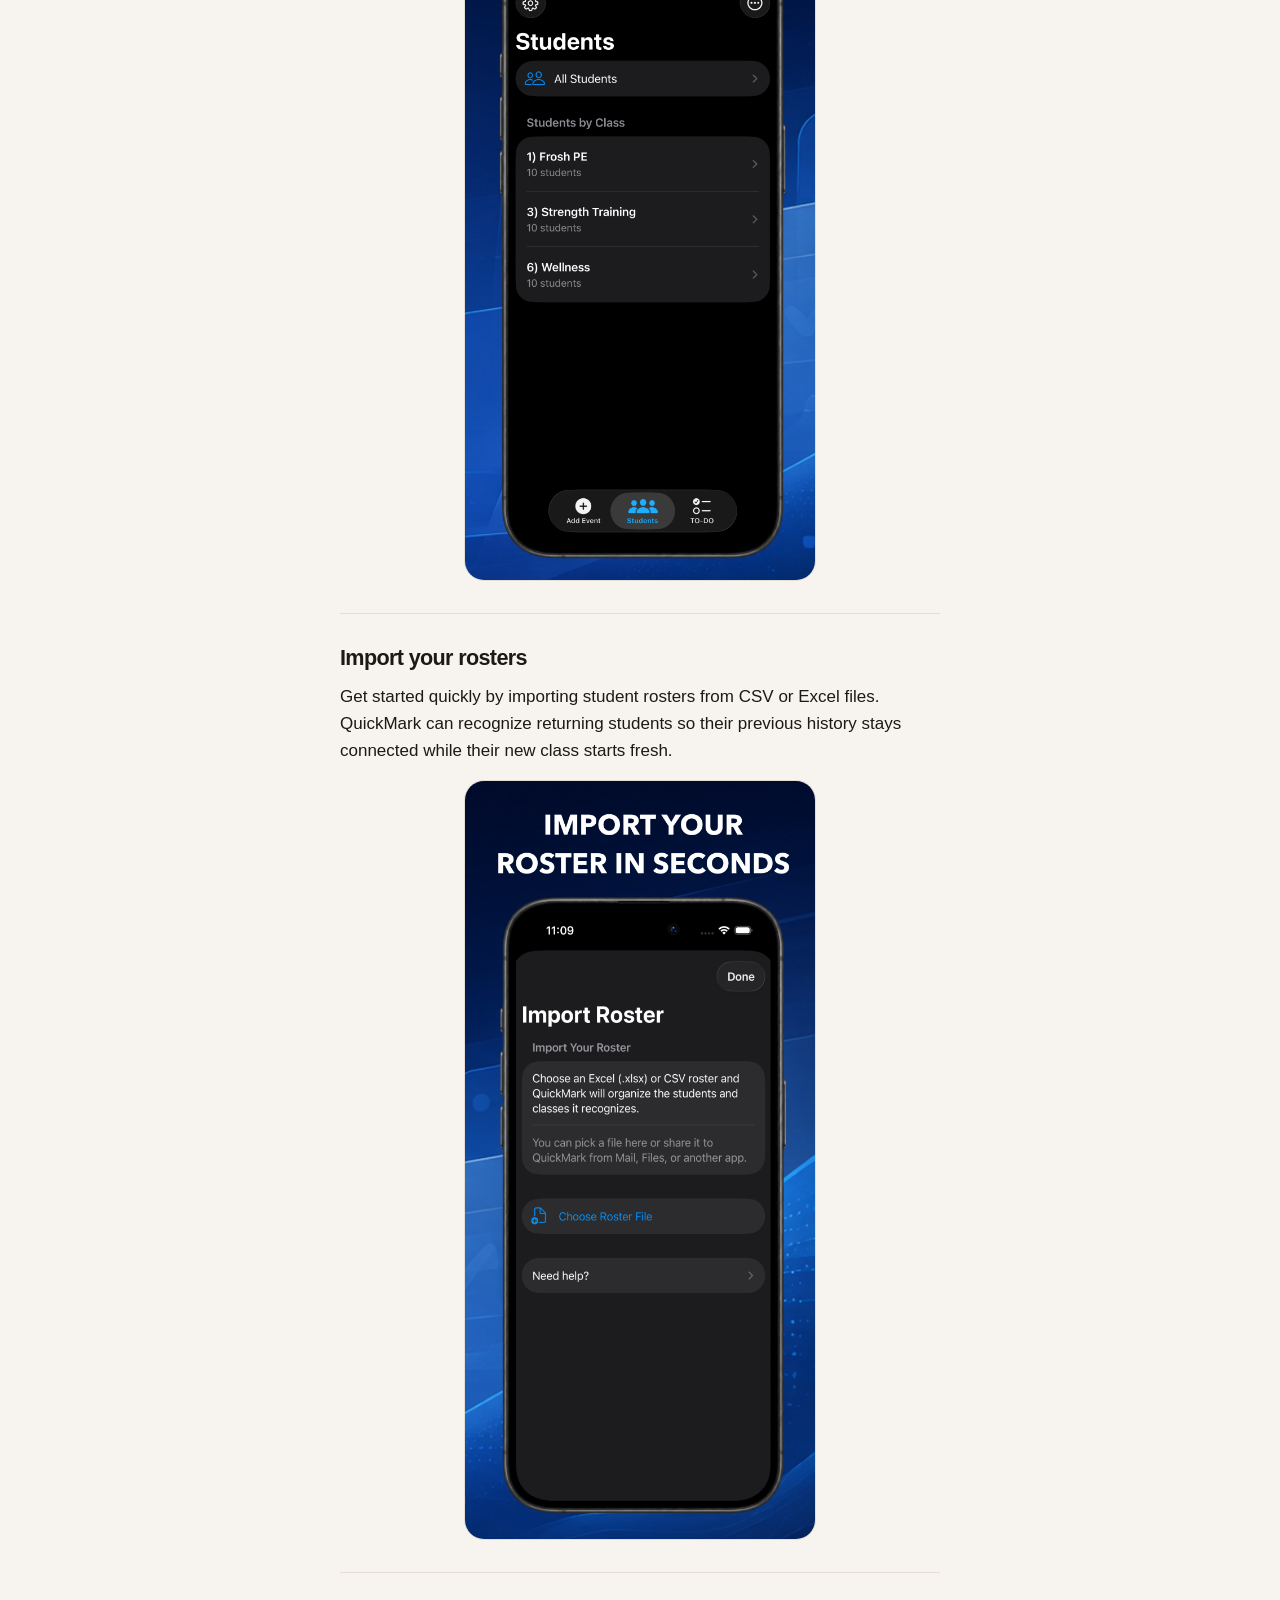
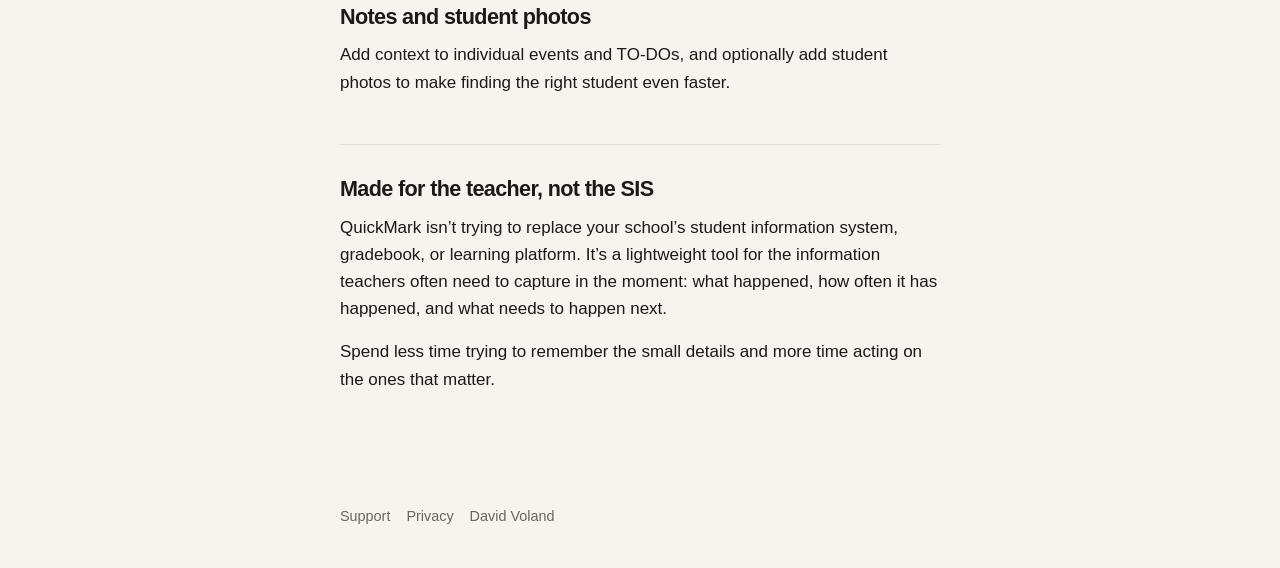
==== commit 45f4d2bc: "Feature Current Project and make QuickMark TestFlight the primary CTA." ====
--- a/quickmark/index.html
+++ b/quickmark/index.html
@@ -40,6 +40,7 @@
           <p>QuickMark is a simple student event tracker built for teachers who need a fast way to record what happens throughout the school day and remember what needs to happen next. Log an event in seconds, keep a running student history, and let QuickMark turn repeated events into actionable follow-ups.</p>
           <p class="product-actions">
             <a class="button" href="https://testflight.apple.com/join/UVaRaFZU">Join the TestFlight beta</a>
+            <span class="coming-soon">App Store link coming soon</span>
           </p>
         </div>
       </section>
--- a/css/styles.css
+++ b/css/styles.css
@@ -480,3 +480,13 @@
   gap: 0.6rem;
   align-items: center;
 }
+
+.app-icon[src$=".svg"] {
+  background: transparent;
+  box-shadow: none;
+}
+
+.card-actions .coming-soon,
+.product-actions .coming-soon {
+  align-self: center;
+}
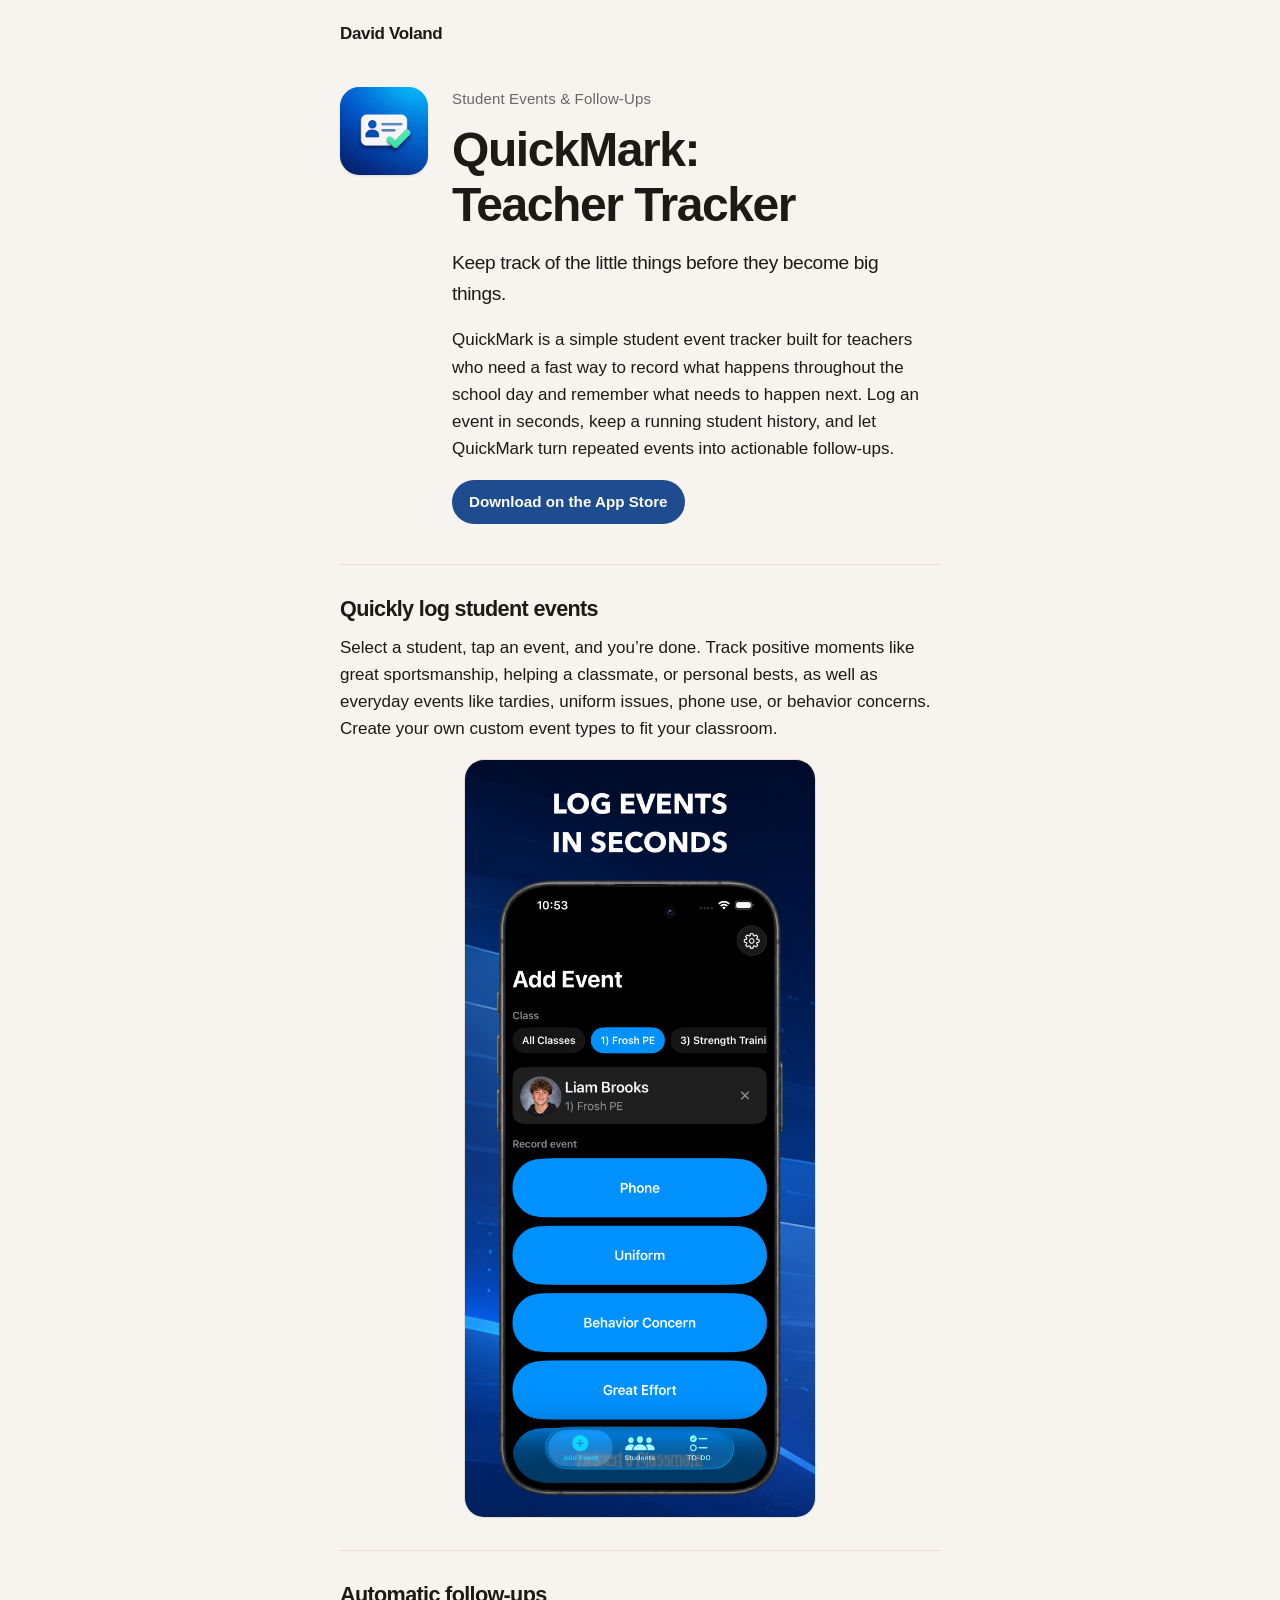
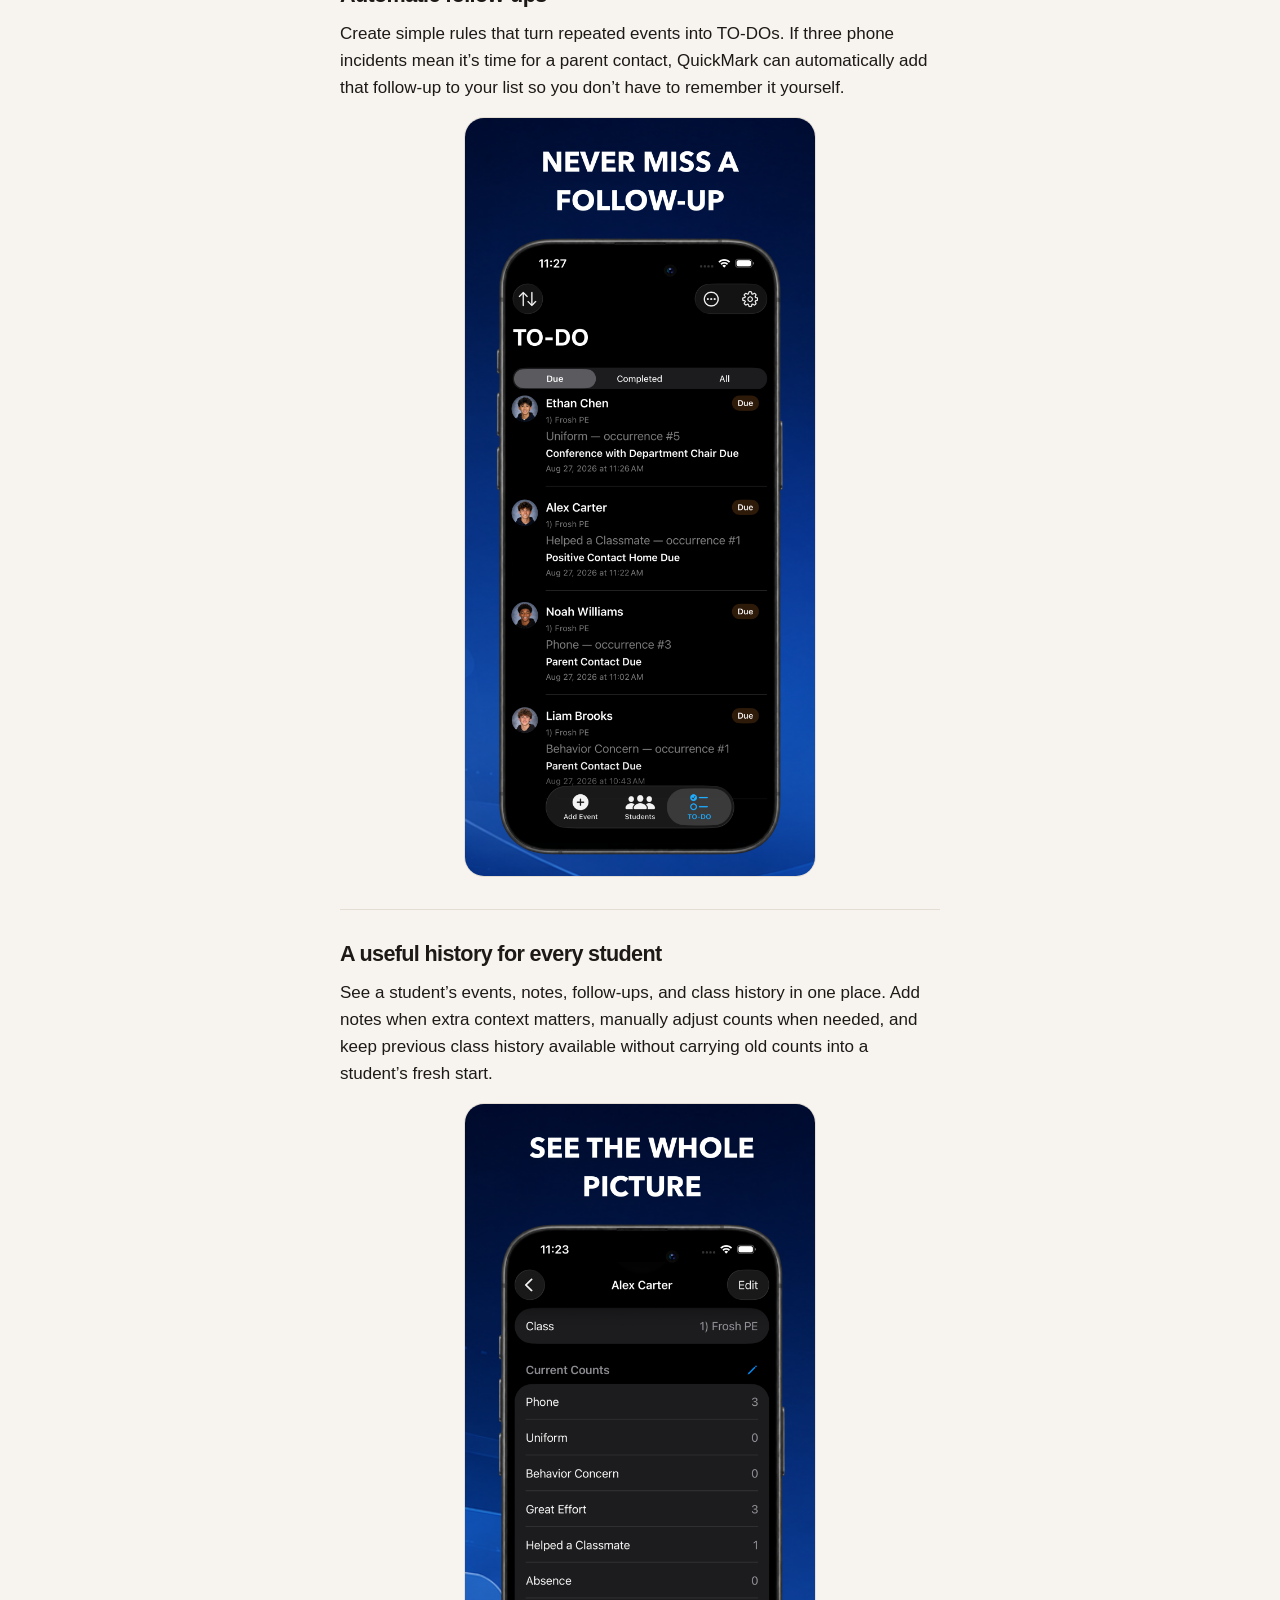
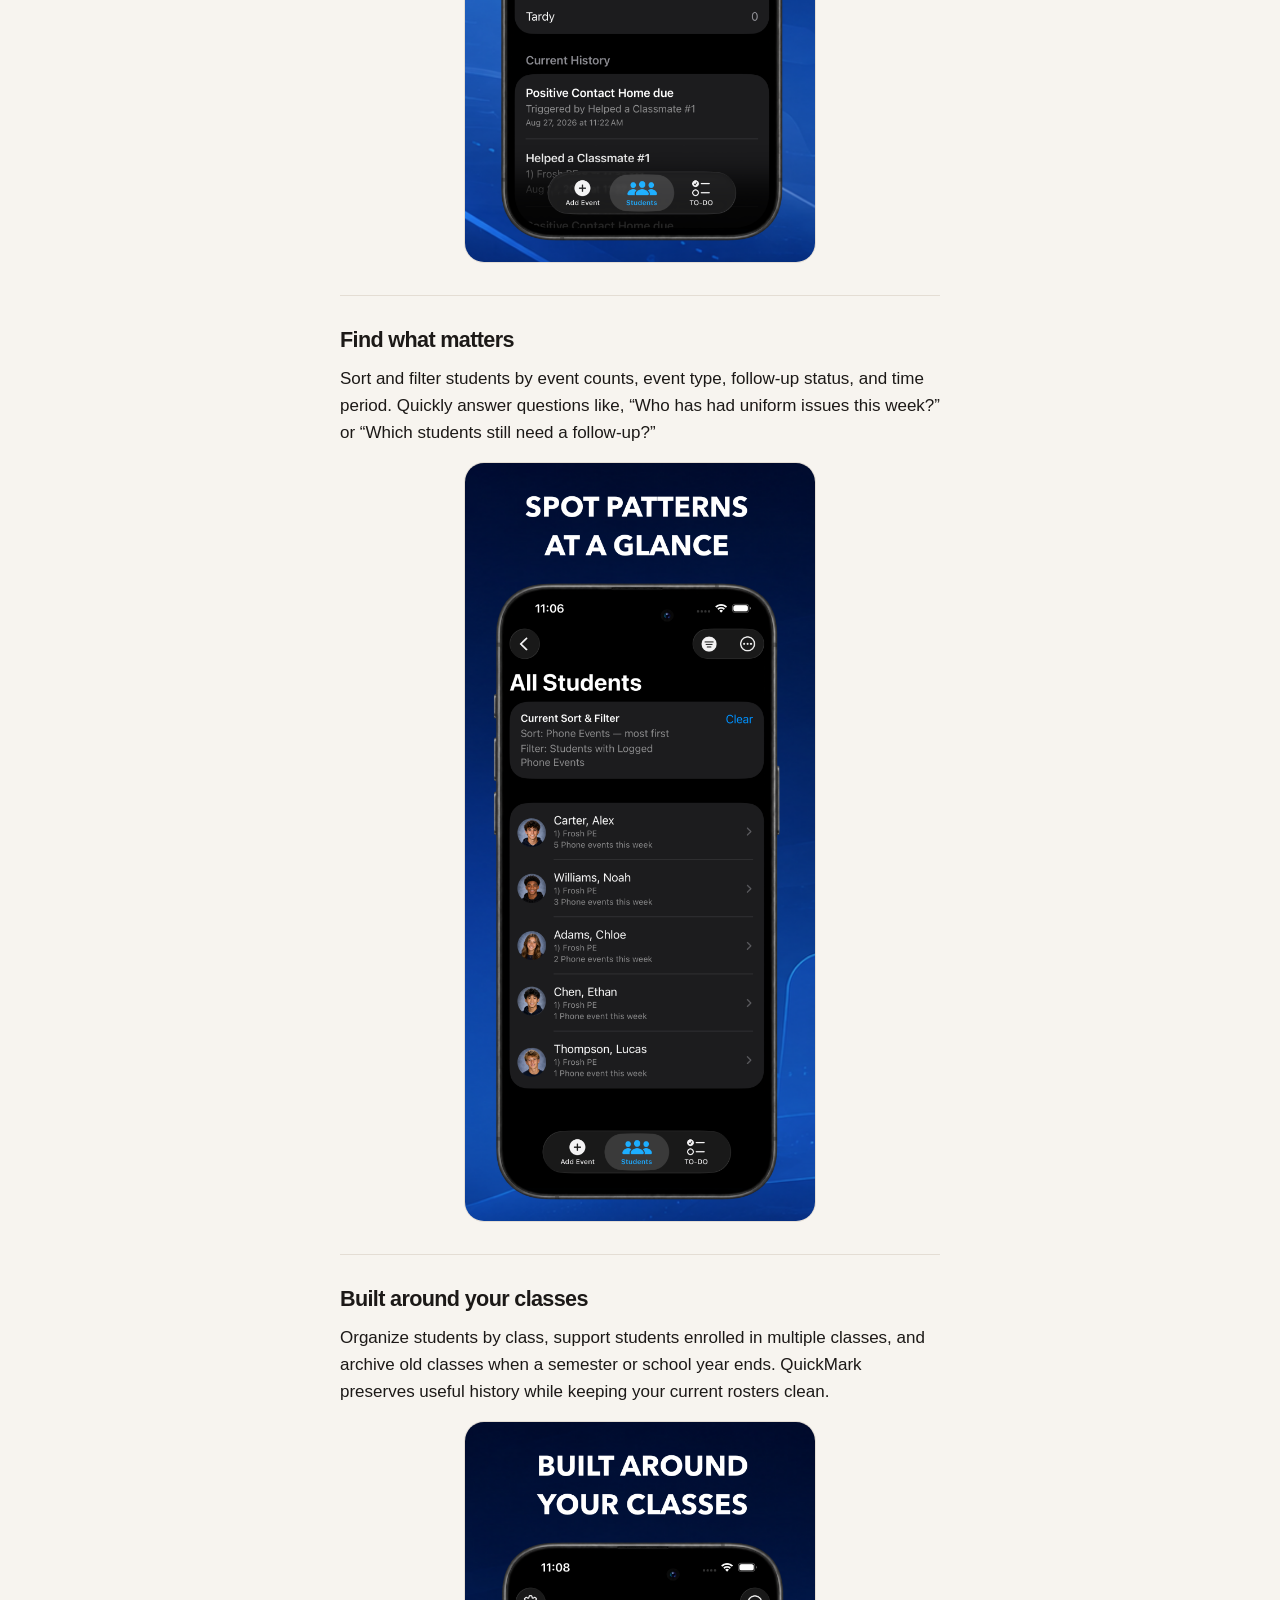
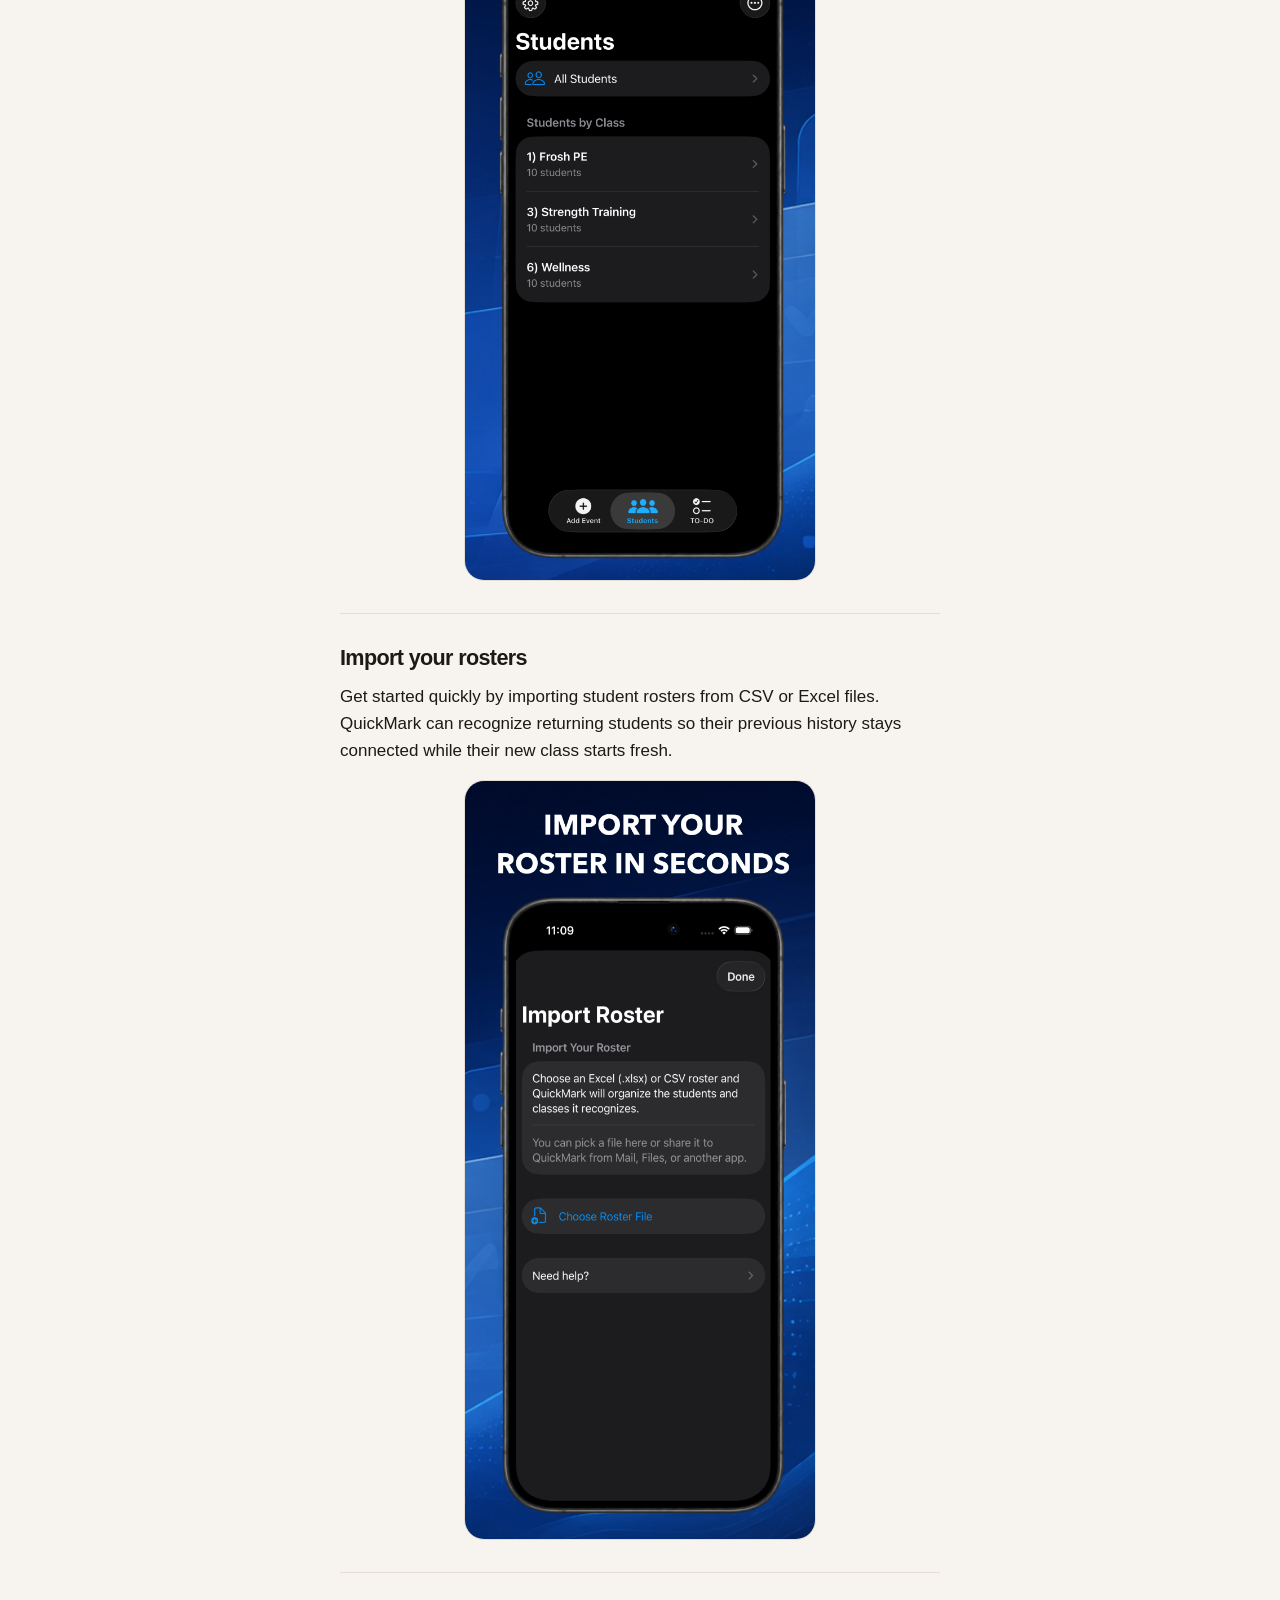
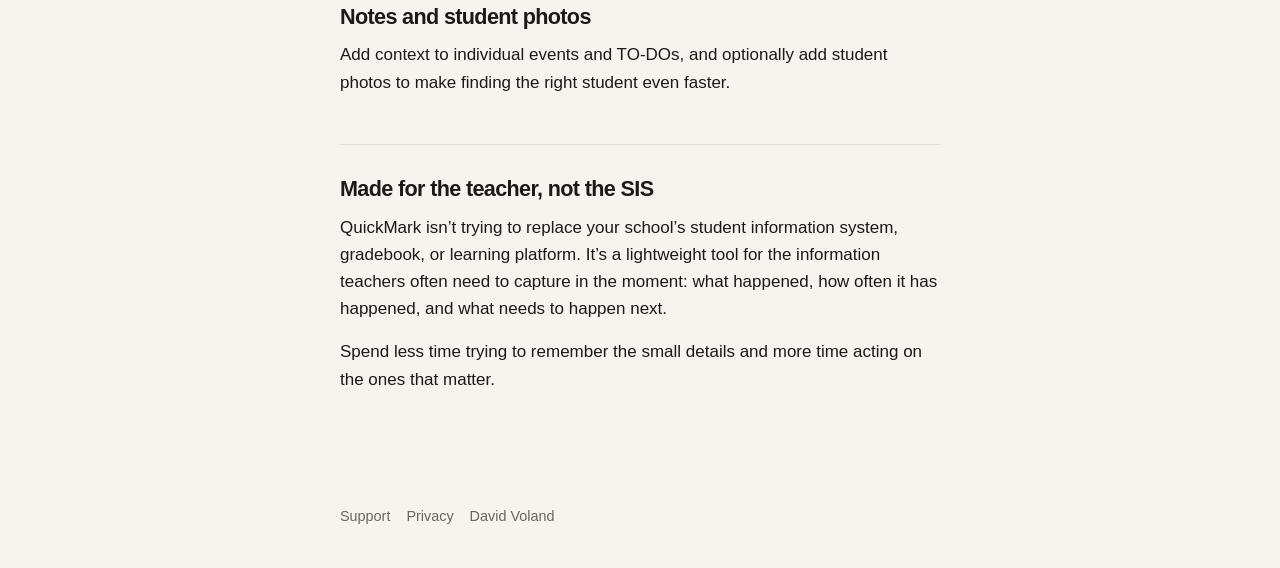
==== commit 697dfcd4: "Point QuickMark CTAs at the live App Store listing. Replace TestFlight join links and “coming soon” " ====
--- a/quickmark/index.html
+++ b/quickmark/index.html
@@ -39,8 +39,7 @@
           <p class="tagline">Keep track of the little things before they become big things.</p>
           <p>QuickMark is a simple student event tracker built for teachers who need a fast way to record what happens throughout the school day and remember what needs to happen next. Log an event in seconds, keep a running student history, and let QuickMark turn repeated events into actionable follow-ups.</p>
           <p class="product-actions">
-            <a class="button" href="https://testflight.apple.com/join/UVaRaFZU">Join the TestFlight beta</a>
-            <span class="coming-soon">App Store link coming soon</span>
+            <a class="button" href="https://apps.apple.com/us/app/quickmark-teacher-tracker/id6805566572" rel="noopener noreferrer">Download on the App Store</a>
           </p>
         </div>
       </section>
--- a/css/styles.css
+++ b/css/styles.css
@@ -8,6 +8,8 @@
   --accent-hover: #163a70;
   --focus: #1f4b8f;
   --coming-soon-bg: #efeae3;
+  --button-fg: #fff;
+  --button-secondary-fg: var(--ink);
   --radius: 1rem;
   --wrap: 40rem;
   --wrap-wide: 48rem;
@@ -26,6 +28,8 @@
     --accent-hover: #b7d0f2;
     --focus: #8bb4e8;
     --coming-soon-bg: #241f1b;
+    /* Primary fills are light in dark mode; use dark label text for contrast. */
+    --button-fg: #161412;
   }
 }
 
@@ -262,7 +266,7 @@
   border-radius: 999px;
   border: 1px solid transparent;
   background: var(--accent);
-  color: #fff;
+  color: var(--button-fg);
   font-weight: 600;
   font-size: 0.95rem;
   text-decoration: none;
@@ -270,29 +274,19 @@
 
 .button:hover {
   background: var(--accent-hover);
-  color: #fff;
+  color: var(--button-fg);
 }
 
 .button-secondary {
   background: transparent;
-  color: var(--ink);
+  color: var(--button-secondary-fg);
   border-color: var(--line);
 }
 
 .button-secondary:hover {
   background: var(--bg-elevated);
-  color: var(--ink);
+  color: var(--button-secondary-fg);
   border-color: var(--muted);
-}
-
-@media (prefers-color-scheme: dark) {
-  .button {
-    color: #161412;
-  }
-
-  .button:hover {
-    color: #161412;
-  }
 }
 
 .coming-soon {
